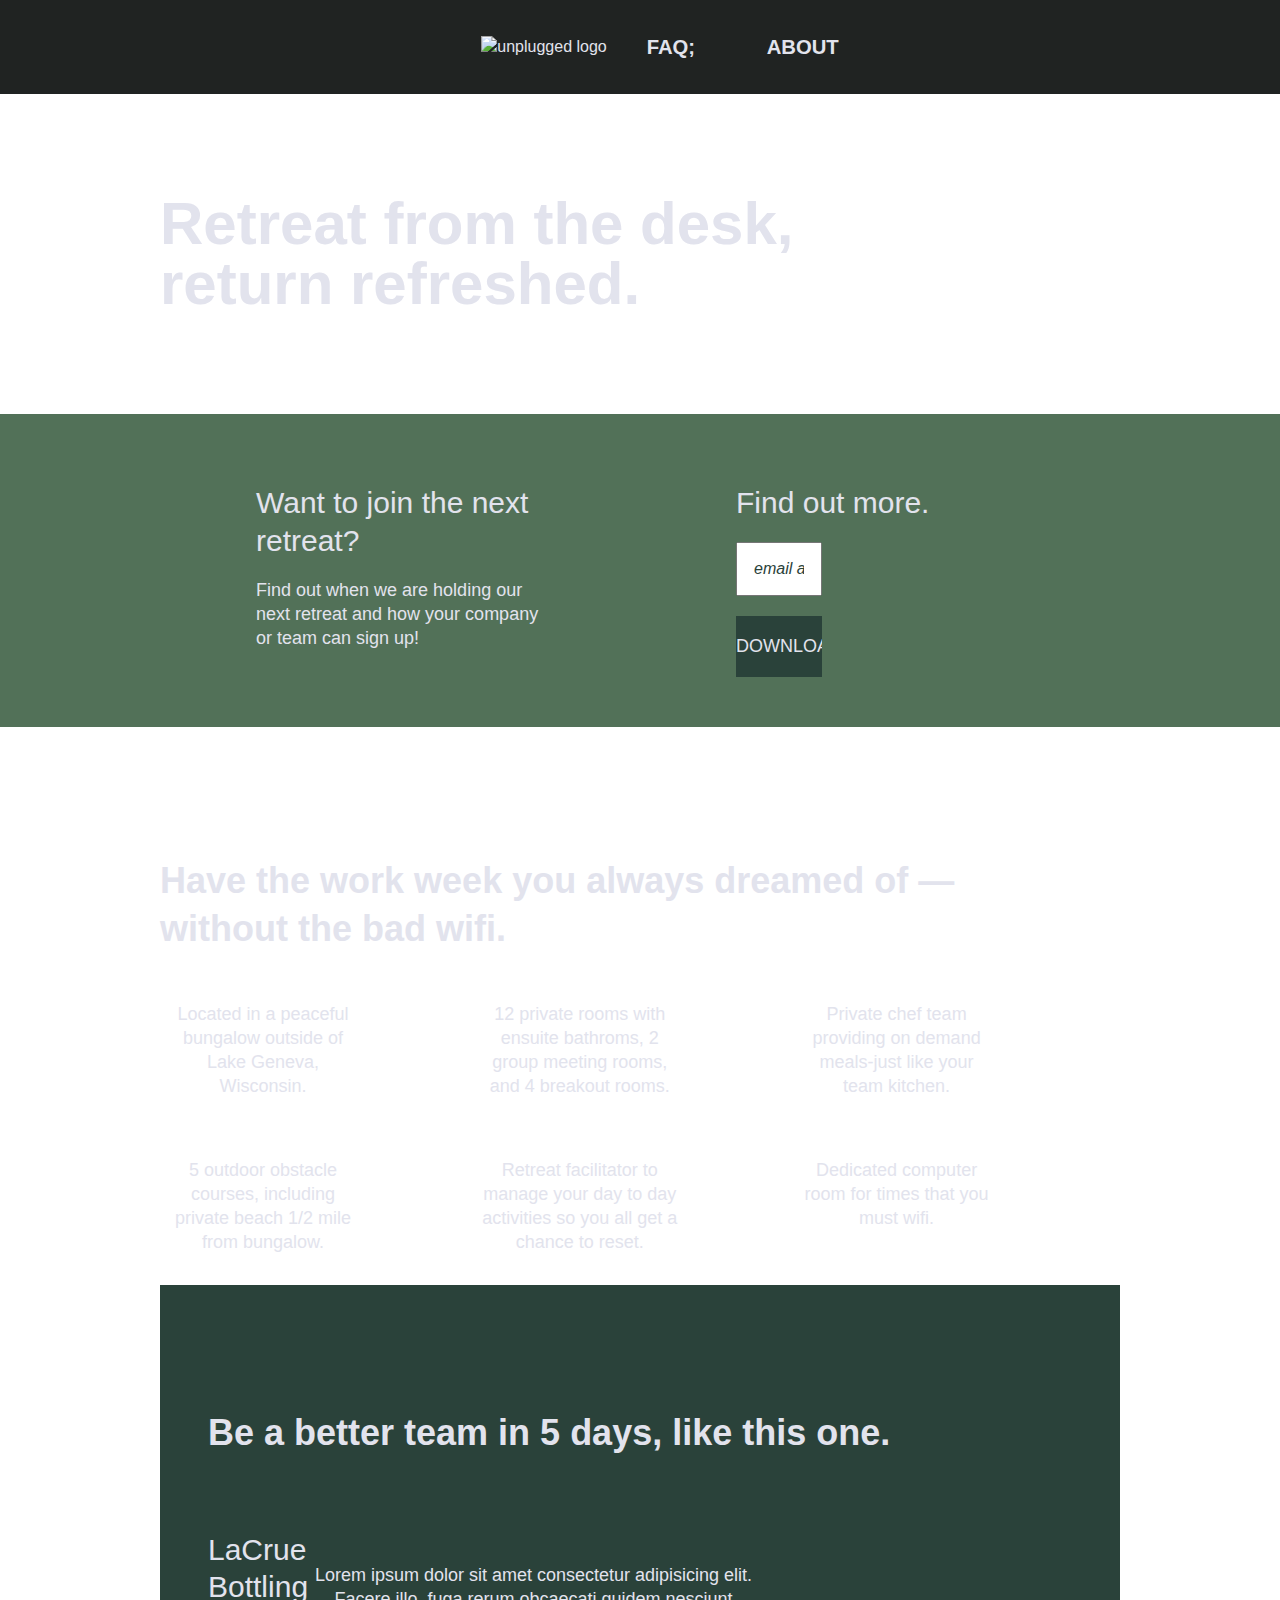
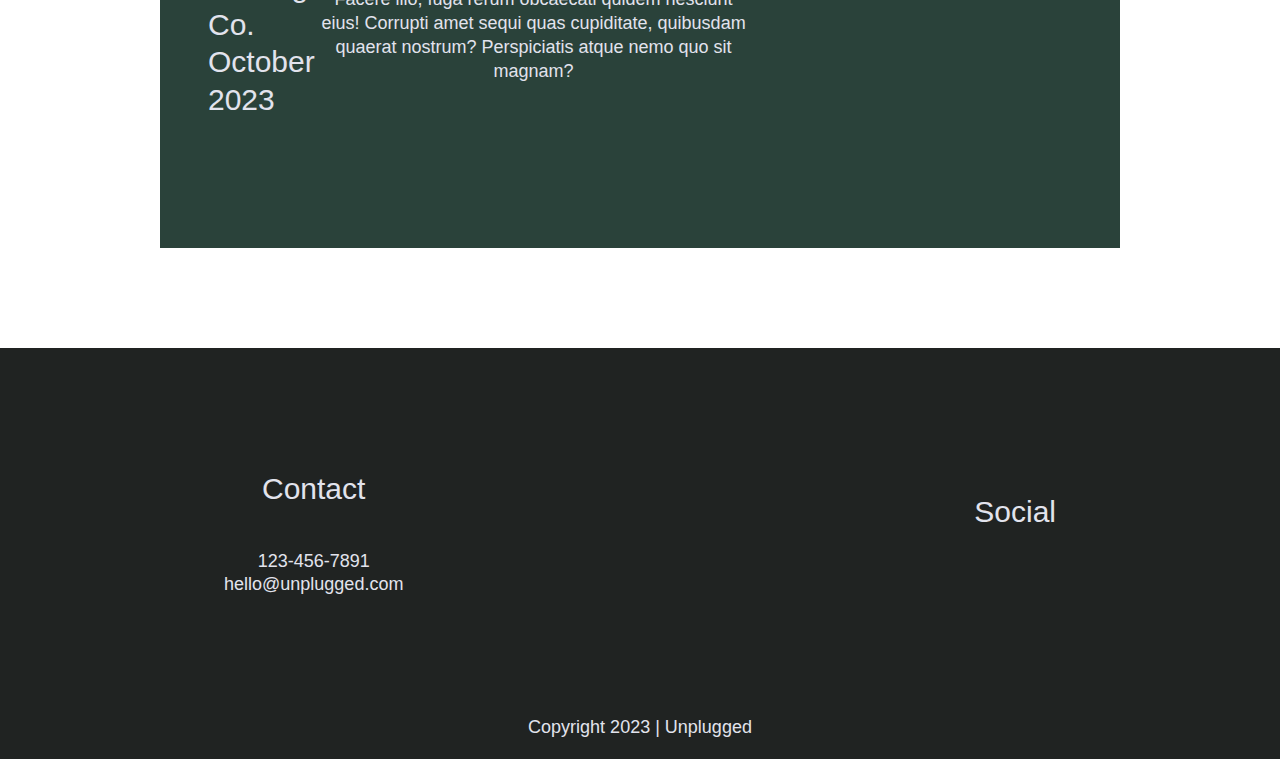
==== index.html @ 3d381de6 "first commit" ====
<!doctype html>
<html class="no-js" lang="">
<head>
  <meta charset="utf-8">
  <title>Unplugged Retreat</title>
  <meta name="description" content="">
  <meta name="viewport" content="width=device-width, initial-scale=1">

  <meta property="og:title" content="">
  <meta property="og:type" content="">
  <meta property="og:url" content="">
  <meta property="og:image" content="">

  <link rel="manifest" href="site.webmanifest">
  <link rel="apple-touch-icon" href="icon.png">
  <!-- Place favicon.ico in the roosrct directory -->

  <link rel="stylesheet" href="css/normalize.css">
  <link rel="stylesheet" href="css/main.css">

  <meta name="theme-color" content="#fafafa">
</head>
<body>
<header>
  <div class="content-wrapper">
    <a href="#"><img src="" alt="unplugged logo"></a>
  <div class="header-divider"></div>
    <nav>
      <ul>
        <li><a href="faq/index.html" target="_blank" rel="noopener">FAQ</a>;</li>
        <li><a href="about/index.html" target="_blank" rel="noopener">About</a></li>
      </ul>
    </nav>
  </div>
</header>

<main>

  <section class="hero-area">
    <div class="content-wrapper">
    <h1> Retreat from the desk, return refreshed.</h1>
    </div>
    </section>

  <aside>
    <div class="content-wrapper">
    <div class="form-description">
      <h3>Want to join the next retreat? </h3>

    <p> Find out when we are holding our next retreat and how your company
      or team can sign up!
     </p>
      </div>

      <div class="form">

      <h3>Find out more. </h3>
      <div class="form">
       <input type="text" name="name" value="email address">
      <input type="button" value="Download Itinerary">
    </div>
    </div>
 
  </div>
  <!--aside content wrapper ends-->
  </aside>

<section class="features">
  <div class="content-wrapper">
    <h2>Have the work week you always dreamed of — without the bad wifi.</h2>
      <div class="features-items">
    <article>
      <p class="fontawesome-icon"></p>
      <p class="features-item-description"> Located in a peaceful bungalow outside of 
        Lake Geneva, Wisconsin. </p>
    </article>

    <article>
      <p class="fontawesome-icon"></p>
      <p class="features-item-description"> 12 private rooms with ensuite 
        bathroms, 2 group meeting rooms, and 4 breakout rooms.</p>
    </article>

    <article>
      <p class="fontawesome-icon"></p>
      <p class="features-item-description">Private chef team providing on demand meals-just like 
        your team kitchen. </p>
    </article>
  

    <article>
      <p class="fontawesome-icon"></p>
      <p class="features-item-description"> 5 outdoor obstacle courses, including
        private beach 1/2 mile from bungalow.</p>
    </article>
    
    <article>
      <p class="happy-face-icon"></p>
      <p class="features-item-description">Retreat facilitator to manage
        your day to day activities so you all get a chance to reset. </p>
    </article>
  
    <article>
      <p class="wifi-icon"></p>
      <p class="features-item-description"> Dedicated computer room for times that you must wifi.</p>
    </article>
    
    <section class="reviews">
      <div class="content-wrapper">
        <h2> Be a better team in 5 days, like this one.</h2>
        <article>
        <h3>LaCrue Bottling Co. October 2023</h3>
        <p class="review-description"></p>
        
        <p>Lorem ipsum dolor sit amet consectetur 
          adipisicing elit. Facere illo, fuga rerum 
          obcaecati quidem nesciunt eius! Corrupti 
          amet sequi quas cupiditate, quibusdam quaerat nostrum? 
          Perspiciatis atque nemo quo sit magnam?</p>

    </article>      
        </div>
    </section>


    <!--Add your Features content here-->
  </div>
</section>

</main> 
<!--main wrapper-->

<footer>
    <div class="content-wrapper">
      <div class="footer-content">
        <div class="contact">
          <h4>Contact </h4>
          <address>
            <p>
              123-456-7891 <br> 
              hello@unplugged.com
            </p>
          </address>
        </div>
        <div class="social">
          <h4>Social</h4>
          <div class="social-icons">
            <p> <a href="https://www.facebook.com/yoursite" target="_blank" rel="noopener"></a></p>
         <!--other social links here-->
          </div>
      </div>
    </div>
     <!--footer content ends-->
    </div>
      <!--footer content wrapper ends-->
      <div class="copyright">
        <p>Copyright 2023 | Unplugged</p>
      </div>
</footer>


  <!-- Add your site or application content here -->
  
  <script src="js/vendor/modernizr-3.11.2.min.js"></script>
  <script src="js/plugins.js"></script>
  <script src="js/main.js"></script>

  <!-- Google Analytics: change UA-XXXXX-Y to be your site's ID. -->
  <script>
    window.ga = function () { ga.q.push(arguments) }; ga.q = []; ga.l = +new Date;
    ga('create', 'UA-XXXXX-Y', 'auto'); ga('set', 'anonymizeIp', true); ga('set', 'transport', 'beacon'); ga('send', 'pageview')
  </script>
  <script src="https://www.google-analytics.com/analytics.js" async></script>

  

</html>
---- css/main.css ----
/*! HTML5 Boilerplate v8.0.0 | MIT License | https://html5boilerplate.com/ */

/* main.css 2.1.0 | MIT License | https://github.com/h5bp/main.css#readme */
/*
 * What follows is the result of much research on cross-browser styling.
 * Credit left inline and big thanks to Nicolas Gallagher, Jonathan Neal,
 * Kroc Camen, and the H5BP dev community and team.
 */

/* ==========================================================================
   Base styles: opinionated defaults
   ========================================================================== */

html {
  color: #222;
  font-size: 1em;
  line-height: 1.4;
}

/*
 * Remove text-shadow in selection highlight:
 * https://twitter.com/miketaylr/status/12228805301
 *
 * Vendor-prefixed and regular ::selection selectors cannot be combined:
 * https://stackoverflow.com/a/16982510/7133471
 *
 * Customize the background color to match your design.
 */

::-moz-selection {
  background: #b3d4fc;
  text-shadow: none;
}

::selection {
  background: #b3d4fc;
  text-shadow: none;
}

/*
 * A better looking default horizontal rule
 */

hr {
  display: block;
  height: 1px;
  border: 0;
  border-top: 1px solid #ccc;
  margin: 1em 0;
  padding: 0;
}

/*
 * Remove the gap between audio, canvas, iframes,
 * images, videos and the bottom of their containers:
 * https://github.com/h5bp/html5-boilerplate/issues/440
 */

audio,
canvas,
iframe,
img,
svg,
video {
  vertical-align: middle;
}

/*
 * Remove default fieldset styles.
 */

fieldset {
  border: 0;
  margin: 0;
  padding: 0;
}

/*
 * Allow only vertical resizing of textareas.
 */

textarea {
  resize: vertical;
}

/* ==========================================================================
   Author's custom styles
   ========================================================================== */

/*General Styles */
html {
  font-size: 1rem;
}

body {
  font-family: 'Open Sans', sans-serif;
  font-size: 1em;
  color: #e2e3ed;
  text-align: left;
}

ul,
ol {
  list-style-type: none;
}

a {
  color: #e2e3ed;
  text-decoration: none;
}
h2 {
  font-family: 'Poppins', sans-serif;
  font-size: 1.875em;
}
h3,
h4 {
  font-family: 'Poppins', sans-serif;
  font-weight: 500;
  margin: 20px 0;
  font-size: 1.125em;
}

p {
  font-size: 0.875em;
  line-height: 1.285;
}


address {
  font-style: normal;
}

.content-wrapper {
  width: 90%;
  margin: 50px 0;
}

/* -------------Base Header-Footer Styles ---------*/

header {
  display: flex;
  justify-content: center;
  padding: 15px 0;        
  background-color: #202322;
}

header .content-wrapper {
  display: flex;
  justify-content: center;
  align-items: center;
  flex-flow: row wrap;
  margin: 0;
}

.header-divider {
  width: 100%;
  height: 1px;
  margin: 10px 0 20px 0;
}

header nav {
  width: 60%;
  font-size: 1.125em;
  font-weight: 700;
  text-transform: uppercase;
}

header nav ul {
  display: flex;
  justify-content: space-around;
  width: 100%;
}

header nav ul li {
  font-size: 1.125em;
}


footer {
  display: flex;
  flex-direction: column;
  align-items: center;
  text-align: center;
  background-color: #202322;
}

footer p {
  margin: 0;
}

footer .content-wrapper {
  width: 55%;
}

footer .contact {
  margin-bottom: 50px;
}

footer .social-icons {
  display: flex;
  justify-content: space-around;
  align-items: center;
}
footer .social-icons p {
  display: flex;
  justify-content: center;
  align-items: center;
}
footer .copyright {
  margin: 20px 0;
}

/* -------------------- Mobile Styles - Homepage -------------------- */

/* Hero Area */

.hero-area {
  display: flex;
  justify-content: center;
}

/* Aside */

aside {
  background-color: #527158;
  display: flex;
  justify-content: center;
}
aside .form {
  margin-top: 30px;
}

input[type=text] {
  box-sizing: border-box;
  width: 100%;
  color: #2a423a;
  font-style: italic;
  padding: 1em;
}

input[type=button] {
  width: 100%;
  padding: 20px 0;
  margin-top: 20px;
  background-color: #2a423a;
  font-family: 'Poppins', Helvetica, Arial, sans-serif;
  font-weight: 500;
  font-size: 1.125em;
  color: #e2e3ed;
  border: none;
  text-align: center;
  text-transform: uppercase;
}

/* Features */

.features {
  display: flex;
  justify-content: center;
}

.features h2 {
  margin-bottom: 60px;
}
.features article {
  width: 63%;
  margin: 30px 0;
}

.features .features-items {
  display: flex;
  justify-content: center;
  align-items: flex-start;
  flex-flow: row wrap;
}
.features p {
  text-align: center;
  margin: 0;
}

/* Reviews */

.reviews {
  background-color: #2a423a;
  display: flex;
  justify-content: center;
}
.reviews h2 {
  margin-bottom: 40px;
  line-height: 1;
}
.reviews h3 {
  width: 55%;
  margin: 20px 0;
}

/* ==========================================================================
   About Page
   ========================================================================== */

.mission {
  background-color: #527158;
  display: flex;
  justify-content: center;
}

.contact-section {
  background-color:#2a423a;
  display: flex;
  justify-content: center;
}

.contact-content p {
  margin: 0;
}
/*============================================================================
FAQ 
============================================================================== */

.faq {
  background-color: #527158;
  display: flex;
  justify-content: center;
}

.faq .content-wrapper {
  display: flex;
  justify-content: center;
  align-items: flex-start;
  flex-flow: row wrap;
  margin: 50px 0 0 0;
}
.faq h2{
  margin-bottom: 40px;
  line-height: 1;

}

.faq-content {
  margin-bottom: 50px;
}
.faq-content h4 {
line-height: 1.33;

}

/* ==========================================================================
   Helper classes
   ========================================================================== */

/*
 * Hide visually and from screen readers
 */

.hidden,
[hidden] {
  display: none !important;
}

/*
 * Hide only visually, but have it available for screen readers:
 * https://snook.ca/archives/html_and_css/hiding-content-for-accessibility
 *
 * 1. For long content, line feeds are not interpreted as spaces and small width
 *    causes content to wrap 1 word per line:
 *    https://medium.com/@jessebeach/beware-smushed-off-screen-accessible-text-5952a4c2cbfe
 */

.sr-only {
  border: 0;
  clip: rect(0, 0, 0, 0);
  height: 1px;
  margin: -1px;
  overflow: hidden;
  padding: 0;
  position: absolute;
  white-space: nowrap;
  width: 1px;
  /* 1 */
}

/*
 * Extends the .sr-only class to allow the element
 * to be focusable when navigated to via the keyboard:
 * https://www.drupal.org/node/897638
 */

.sr-only.focusable:active,
.sr-only.focusable:focus {
  clip: auto;
  height: auto;
  margin: 0;
  overflow: visible;
  position: static;
  white-space: inherit;
  width: auto;
}

/*
 * Hide visually and from screen readers, but maintain layout
 */

.invisible {
  visibility: hidden;
}

/*
 * Clearfix: contain floats
 *
 * For modern browsers
 * 1. The space content is one way to avoid an Opera bug when the
 *    `contenteditable` attribute is included anywhere else in the document.
 *    Otherwise it causes space to appear at the top and bottom of elements
 *    that receive the `clearfix` class.
 * 2. The use of `table` rather than `block` is only necessary if using
 *    `:before` to contain the top-margins of child elements.
 */

.clearfix::before,
.clearfix::after {
  content: " ";
  display: table;
}

.clearfix::after {
  clear: both;
}

/* ==========================================================================
   EXAMPLE Media Queries for Responsive Design.
   These examples override the primary ('mobile first') styles.
   Modify as content requires.
   ========================================================================== */

@media only screen and (min-width: 768px) {
  /*Tablet styles here*/
  .content-wrapper {
    max-width: 640px;
    margin: 100px 0;
  }

  h2 {
    font-size: 2.25em;
    line-height: 1.333;
  }

  h3 {
    font-size: 1.5em;
    line-height: 1.25;
  }

  /*Header*/
  header {
    padding: 33px 0;
  }

  header.content-wrapper {
    width: 100%;
    justify-content: space-between;
  }
header figure {
    width: 30%;
  }

  header nav {
    width: 20%;
  }

  header nav ul {
    justify-content: space-between;
  }

  .header-divider {
    display: none;
  }

  /* Hero Area*/
  .hero-area h1 {
    font-size: 3em;
    line-height: 1;
    margin: 0;
  }

  /* Aside */

  aside .content-wrapper {
    margin: 50px 0;
    display: flex;
    justify-content: space-between;
    align-content: flex-start;
  }

  aside .content-wrapper .form-description,
  aside .content-wrapper .form {
    width: 45%;
    margin: 0;
  }

  /*Features*/

  .features h2 {
    margin-bottom: 20px;
  }

  .features article {
    display: flex;
    align-items: center;
    flex-wrap: column wrap;
    flex-basis: 50%;
  }

  .features .features-item-description {
    width: 62%;
  }
  /* Reviews*/
    
  .reviews article {
    display: flex;
    justify-content: space-between;
  }
  .reviews h2 {
    width: 85%;
  }

  .reviews article div {
    width: 50%;
  }
  .reviews h3{
    width: 75%;
    margin: 0;
  }

  /*Footer*/
  footer .content-wrapper {
    width: 65%;
  }
  .footer-content {
    display: flex;
    justify-content: space-between;
    align-items: center;
    flex-direction: row;
  }

  footer .contact {
    margin-bottom: 0;
  }

  footer h4 {
    font-size: 1.5em;
    margin-bottom: 40px;
  }

  footer p {
    line-height: 1.285;
  }

  footer .copyright {
    width: 100%;
  }

  /* ==========================================================================
     About Page
     ========================================================================== */

  .mission-content {
    display: flex;
    justify-content: space-between;
    align-items: flex-start;
    padding-top: 20px;
  }

  .mission-content p {
    width: 45%;
  }

  .contact-section .content-wrapper h2 {
    width: 80%;
  }

  .contact-content {
    display: flex;
    justify-content: space-between;
    align-items: flex-start;
  }
  .contact-content h4{
    font-size: 1.5em;
  }

  /* ==========================================================================
     FAQ Page
     ========================================================================== */

  .faq .content-wrapper {
    justify-content: space-between;
  }

  .faq-content {
    flex-basis: 45%;
  }

  .faq h2 {
    width: 100%;
  }
}
.faq h2 {
  width: 100%;
}

.faq h4,
.faq p {
  font-size: .875em;
  line-height: 1.125;
}
aside .form {
  margin-top: 30px;
}

@media only screen and (min-width: 1200px) {
  /*Desktop styles here*/

  /* General styles */
  .content-wrapper {
    max-width: 960px;
  }

  /* Header */
  header {
    padding: 15px 0;
  }

  h2 {
    font-size: 2.25em;
  }

  h3,
  h4 {
    font-size: 1.875em;
  }

  p {
    font-size: 1.125em;
    line-height: 1.333;
  }


  /* Hero */
  .hero-area h1 {
    font-size: 3.75em;
    width: 80%;
  }

  /* Aside */
  aside .content-wrapper {
    justify-content: space-around;
  }

  aside .content-wrapper .form-description,
  aside .content-wrapper .form {
    width: 30%;
  }
  .form-description p {
    font-size: 1.125em;
  }

  /* Features */

  .features h2 {
    width: 90%;
  }

  .features article {
    flex-basis: 33%;
  }

  /* Reviews */
  .reviews h2 {
    padding-bottom: 50px;
  }

  .reviews article div {
    width: 42%;
  }

  footer h4 {
    font-size: 1.875em;
  }

  /* ==========================================================================
  About Page
  ========================================================================== */

  .mission h2,
  .contact-section .content-wrapper h2 {
    width: 95%;
    font-size: 3em;
  }
  .contact-content h4{
  font-size: 1.875em;
  }

  /* ==========================================================================
  FAQ Page
  ========================================================================== */
  .faq h2 {
    width: 100%;
    font-size: 3em;
  }
  .faq h4, 
  .faq p{
    font-size: 1.125em;
    line-height: 1;
  }
}

/* ==========================================================================
   Print styles.
   Inlined to avoid the additional HTTP request:
   https://www.phpied.com/delay-loading-your-print-css/
   ========================================================================== */

@media print {
  *,
  *::before,
  *::after {
    background: #fff !important;
    color: #000 !important;
    /* Black prints faster */
    box-shadow: none !important;
    text-shadow: none !important;
  }

  a,
  a:visited {
    text-decoration: underline;
  }

  a[href]::after {
    content: " (" attr(href) ")";
  }

  abbr[title]::after {
    content: " (" attr(title) ")";
  }

  /*
   * Don't show links that are fragment identifiers,
   * or use the `javascript:` pseudo protocol
   */
  a[href^="#"]::after,
  a[href^="javascript:"]::after {
    content: "";
  }

  pre {
    white-space: pre-wrap !important;
  }

  pre,
  blockquote {
    border: 1px solid #999;
    page-break-inside: avoid;
  }

  /*
   * Printing Tables:
   * https://web.archive.org/web/20180815150934/http://css-discuss.incutio.com/wiki/Printing_Tables
   */
  thead {
    display: table-header-group;
  }

  tr,
  img {
    page-break-inside: avoid;
  }

  p,
  h2,
  h3 {
    orphans: 3;
    widows: 3;
  }

  h2,
  h3 {
    page-break-after: avoid;
  }
}
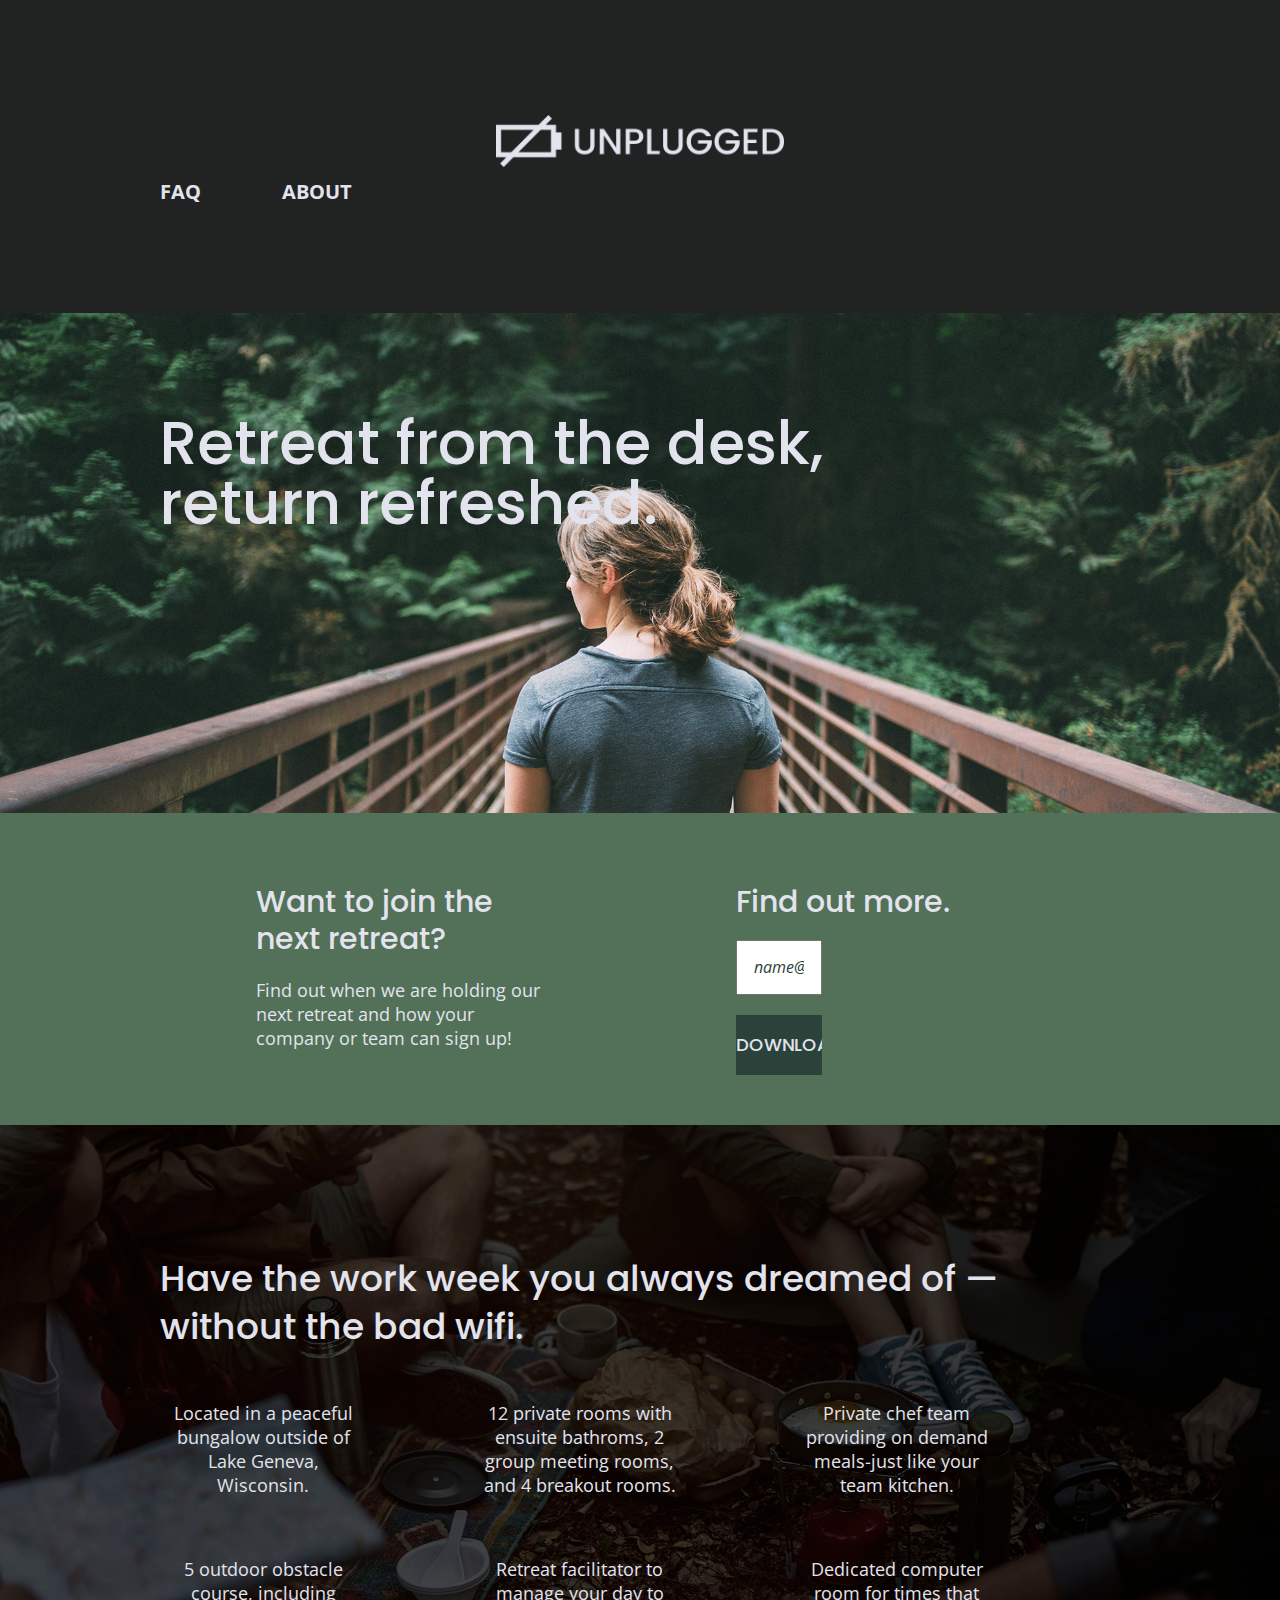
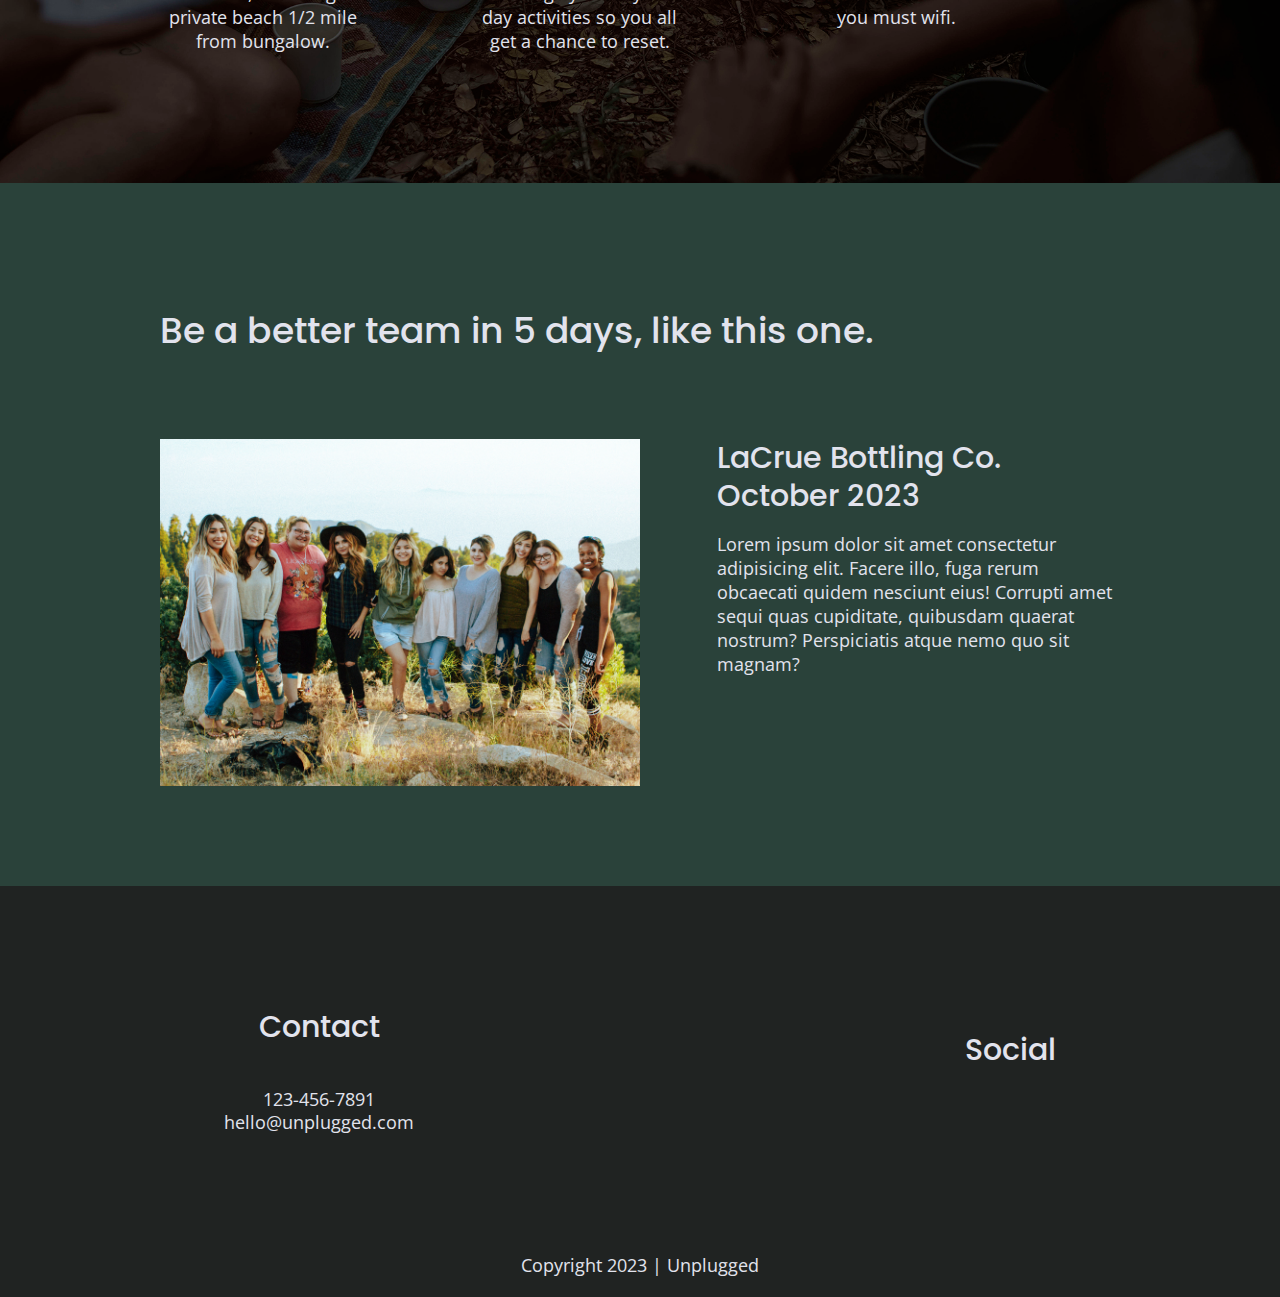
==== commit d3c1c6f9: ""Add responsive images"" ====
--- a/index.html
+++ b/index.html
@@ -6,29 +6,26 @@
   <meta name="description" content="">
   <meta name="viewport" content="width=device-width, initial-scale=1">
 
-  <meta property="og:title" content="">
-  <meta property="og:type" content="">
-  <meta property="og:url" content="">
-  <meta property="og:image" content="">
-
   <link rel="manifest" href="site.webmanifest">
   <link rel="apple-touch-icon" href="icon.png">
   <!-- Place favicon.ico in the roosrct directory -->
-
+  <!-- Google Fonts-->
+  <link href="https://fonts.googleapis.com/css?family=Open+Sans:400,700|Poppins:500,700" rel="stylesheet">
   <link rel="stylesheet" href="css/normalize.css">
   <link rel="stylesheet" href="css/main.css">
+</head>
 
-  <meta name="theme-color" content="#fafafa">
-</head>
 <body>
 <header>
   <div class="content-wrapper">
-    <a href="#"><img src="" alt="unplugged logo"></a>
-  <div class="header-divider"></div>
+    <figure>
+    <a href="#"><img src="img/unpluggedlogo.png" alt="unplugged logo"></a>
+    </figure>
+    <div class="header-divider">
     <nav>
       <ul>
-        <li><a href="faq/index.html" target="_blank" rel="noopener">FAQ</a>;</li>
-        <li><a href="about/index.html" target="_blank" rel="noopener">About</a></li>
+        <li><a href="faq/index.html"> FAQ</a></li>
+        <li><a href="about/index.html"> About</a></li>
       </ul>
     </nav>
   </div>
@@ -53,10 +50,10 @@
       </div>
 
       <div class="form">
+      <h3>Find out more. </h3>
 
-      <h3>Find out more. </h3>
       <div class="form">
-       <input type="text" name="name" value="email address">
+       <input type="text" name="name" value="name@email.com">
       <input type="button" value="Download Itinerary">
     </div>
     </div>
@@ -90,25 +87,34 @@
 
     <article>
       <p class="fontawesome-icon"></p>
-      <p class="features-item-description"> 5 outdoor obstacle courses, including
+      <p class="features-item-description"> 5 outdoor obstacle course, including
         private beach 1/2 mile from bungalow.</p>
     </article>
     
     <article>
       <p class="happy-face-icon"></p>
       <p class="features-item-description">Retreat facilitator to manage
-        your day to day activities so you all get a chance to reset. </p>
+        your day to day activities so you all get a chance to reset.
+       </p>
     </article>
   
     <article>
       <p class="wifi-icon"></p>
-      <p class="features-item-description"> Dedicated computer room for times that you must wifi.</p>
+      <p class="features-item-description"> Dedicated computer room for times that you must wifi.
+      </p>
     </article>
+   </div>
+</div>
+</section>
     
     <section class="reviews">
       <div class="content-wrapper">
         <h2> Be a better team in 5 days, like this one.</h2>
-        <article>
+      <article>
+        <figure>
+          <img src="img/unplugged-retreat-lacrue.jpg" alt="Group of happy people at an outdoor retreat.">
+          </figure>
+          <div>
         <h3>LaCrue Bottling Co. October 2023</h3>
         <p class="review-description"></p>
         
@@ -116,17 +122,13 @@
           adipisicing elit. Facere illo, fuga rerum 
           obcaecati quidem nesciunt eius! Corrupti 
           amet sequi quas cupiditate, quibusdam quaerat nostrum? 
-          Perspiciatis atque nemo quo sit magnam?</p>
-
+          Perspiciatis atque nemo quo sit magnam?
+        </p>
+      </div>
     </article>      
-        </div>
-    </section>
-
-
-    <!--Add your Features content here-->
   </div>
 </section>
-
+    
 </main> 
 <!--main wrapper-->
 
@@ -145,8 +147,15 @@
         <div class="social">
           <h4>Social</h4>
           <div class="social-icons">
-            <p> <a href="https://www.facebook.com/yoursite" target="_blank" rel="noopener"></a></p>
-         <!--other social links here-->
+           <p>
+              <a href="https://www.facebook.com/Skillcrush/" target="_blank"></a>
+            </p>
+            <p>
+              <a href="https://twitter.com/Skillcrush" target="_blank"></a>
+            </p>
+            <p>
+              <a href="https://www.instagram.com/skillcrush/" target="_blank"></a>
+            </p>
           </div>
       </div>
     </div>
--- a/css/main.css
+++ b/css/main.css
@@ -82,6 +82,12 @@
 textarea {
   resize: vertical;
 }
+.browserupgrade {
+  margin: 0.2em 0;
+  background: #ccc;
+  color: #000;
+  padding: 0.2em 0;
+}
 
 /* ==========================================================================
    Author's custom styles
@@ -91,6 +97,7 @@
 html {
   font-size: 1rem;
 }
+
 
 body {
   font-family: 'Open Sans', sans-serif;
@@ -102,14 +109,18 @@
 ul,
 ol {
   list-style-type: none;
+  margin: 0;
+  padding: 0;
 }
 
 a {
   color: #e2e3ed;
   text-decoration: none;
 }
+
 h2 {
   font-family: 'Poppins', sans-serif;
+  font-weight: 500;
   font-size: 1.875em;
 }
 h3,
@@ -124,16 +135,24 @@
   font-size: 0.875em;
   line-height: 1.285;
 }
+img {
+  width: 100%;
+}
+figure{
+  margin: 0;
+}
 
 
 address {
   font-style: normal;
 }
-
 .content-wrapper {
   width: 90%;
-  margin: 50px 0;
-}
+  margin:50px 0;
+  }
+  
+
+
 
 /* -------------Base Header-Footer Styles ---------*/
 
@@ -149,7 +168,11 @@
   justify-content: center;
   align-items: center;
   flex-flow: row wrap;
-  margin: 0;
+ 
+}
+
+header figure{
+  width: 60%;
 }
 
 .header-divider {
@@ -215,8 +238,25 @@
 /* Hero Area */
 
 .hero-area {
-  display: flex;
-  justify-content: center;
+  background: url(../img/unplugged-retreat.jpg);
+  background-size: cover;
+  background-position: center;
+  min-height: 500px;
+  display: flex;
+  justify-content: center;
+}
+.hero-area h1{
+  font-size: 2.25em;
+  font-family: 'Poppins', Helvetica, Arial, sans-serif;
+  font-weight: 500;
+  line-height: 1.2;
+}
+figure {
+width: 500px;
+}
+ul,
+ol {
+  margin: 0;
 }
 
 /* Aside */
@@ -226,9 +266,7 @@
   display: flex;
   justify-content: center;
 }
-aside .form {
-  margin-top: 30px;
-}
+
 
 input[type=text] {
   box-sizing: border-box;
@@ -251,10 +289,38 @@
   text-align: center;
   text-transform: uppercase;
 }
+aside .form {
+  margin-top: 30px;
+}
+input[type=text] {
+  box-sizing: border-box;
+  width: 100%;
+  color: #2a423a;
+  font-style: italic;
+  padding: 1em;
+}
+
+input[type=button] {
+  width: 100%;
+  padding: 20px 0;
+  margin-top: 20px;
+  background-color: #2a423a;
+  font-family: 'Poppins', Helvetica, Arial, sans-serif;
+  font-weight: 500;
+  font-size: 1.125em;
+  color: #e2e3ed;
+  border: none;
+  text-align: center;
+  text-transform: uppercase;
+}
+
 
 /* Features */
 
 .features {
+  background: url(../img/unplugged-retreat-features.jpg);
+  background-size: cover;
+  background-position: center;
   display: flex;
   justify-content: center;
 }
@@ -340,7 +406,7 @@
   margin-bottom: 50px;
 }
 .faq-content h4 {
-line-height: 1.33;
+line-height: 1.333;
 
 }
 
@@ -470,9 +536,7 @@
     justify-content: space-between;
   }
 
-  .header-divider {
-    display: none;
-  }
+  
 
   /* Hero Area*/
   .hero-area h1 {
@@ -492,7 +556,7 @@
 
   aside .content-wrapper .form-description,
   aside .content-wrapper .form {
-    width: 45%;
+    width: 40%;
     margin: 0;
   }
 
@@ -522,8 +586,9 @@
     width: 85%;
   }
 
+  .reviews article figure,
   .reviews article div {
-    width: 50%;
+     width: 50%;
   }
   .reviews h3{
     width: 75%;
@@ -601,10 +666,6 @@
   .faq h2 {
     width: 100%;
   }
-}
-.faq h2 {
-  width: 100%;
-}
 
 .faq h4,
 .faq p {
@@ -614,6 +675,7 @@
 aside .form {
   margin-top: 30px;
 }
+}
 
 @media only screen and (min-width: 1200px) {
   /*Desktop styles here*/
@@ -694,6 +756,7 @@
     width: 95%;
     font-size: 3em;
   }
+
   .contact-content h4{
   font-size: 1.875em;
   }
@@ -706,7 +769,7 @@
     font-size: 3em;
   }
   .faq h4, 
-  .faq p{
+  .faq p {
     font-size: 1.125em;
     line-height: 1;
   }
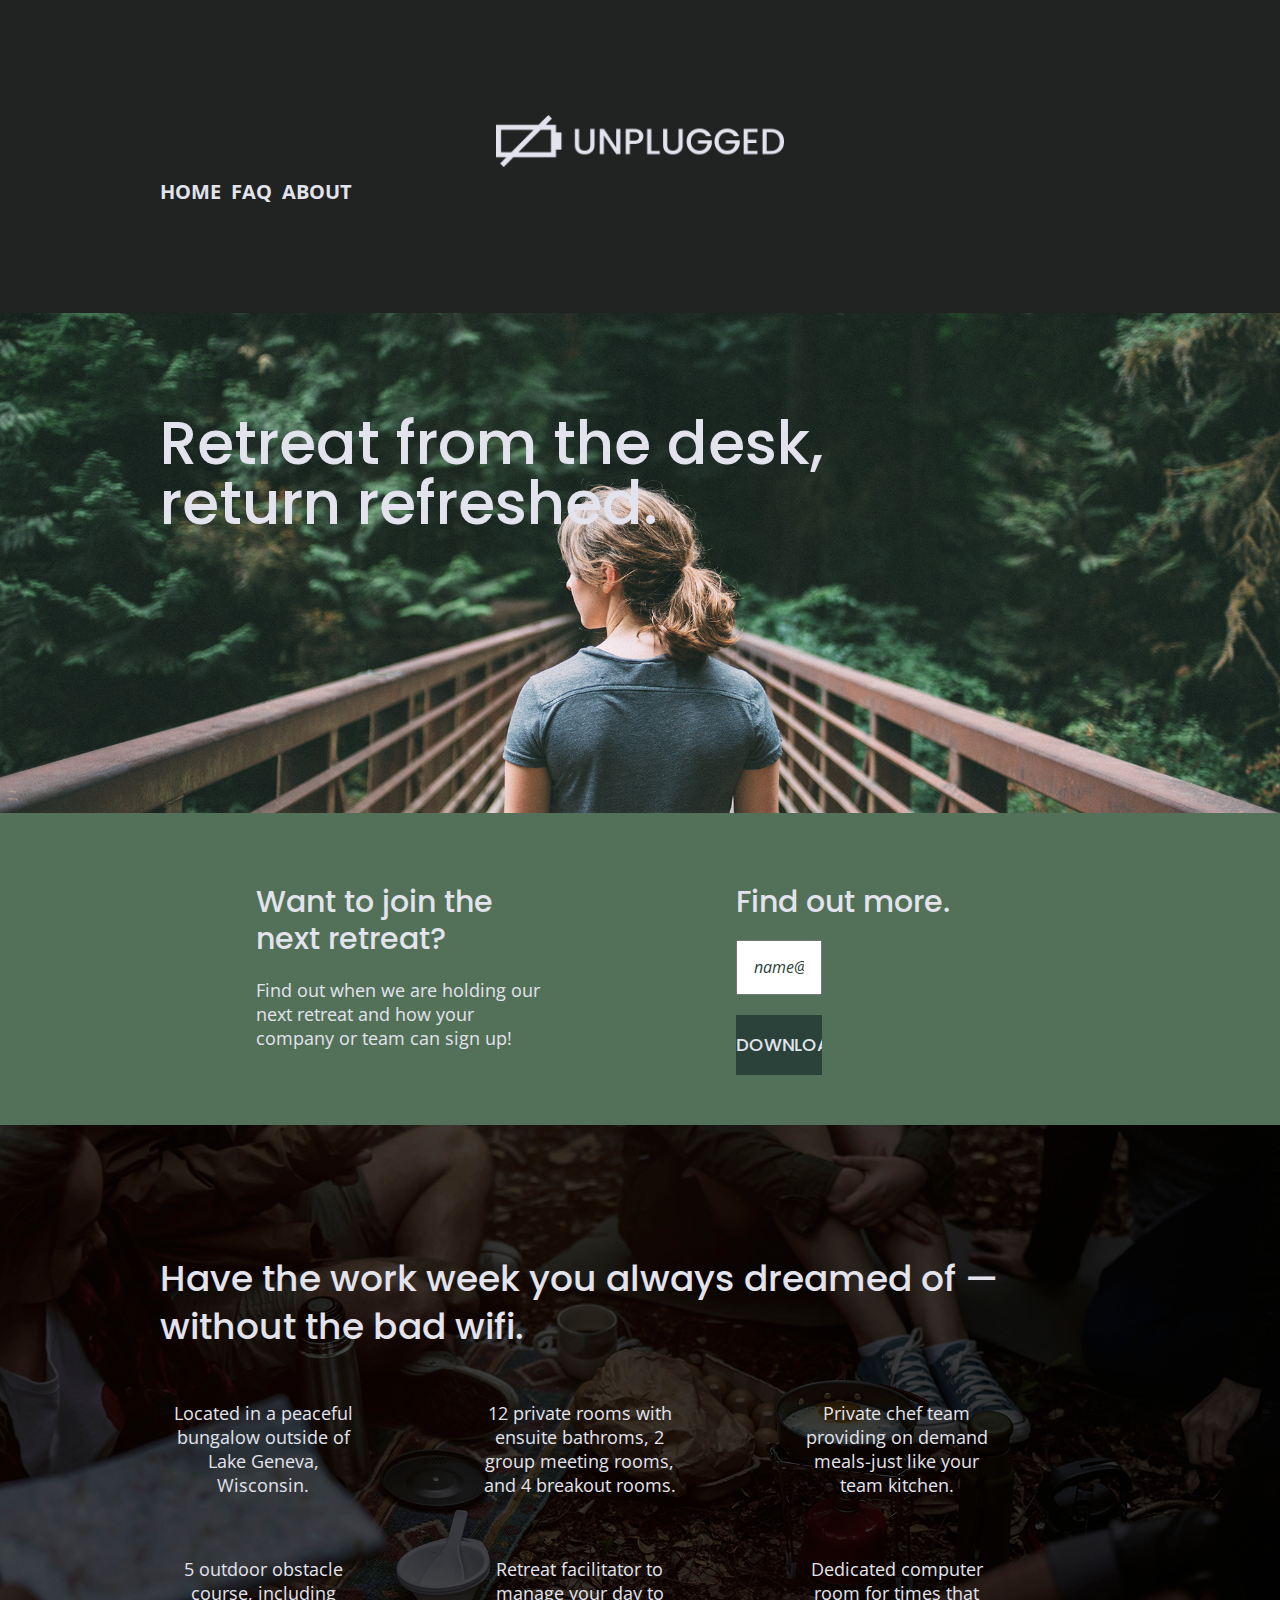
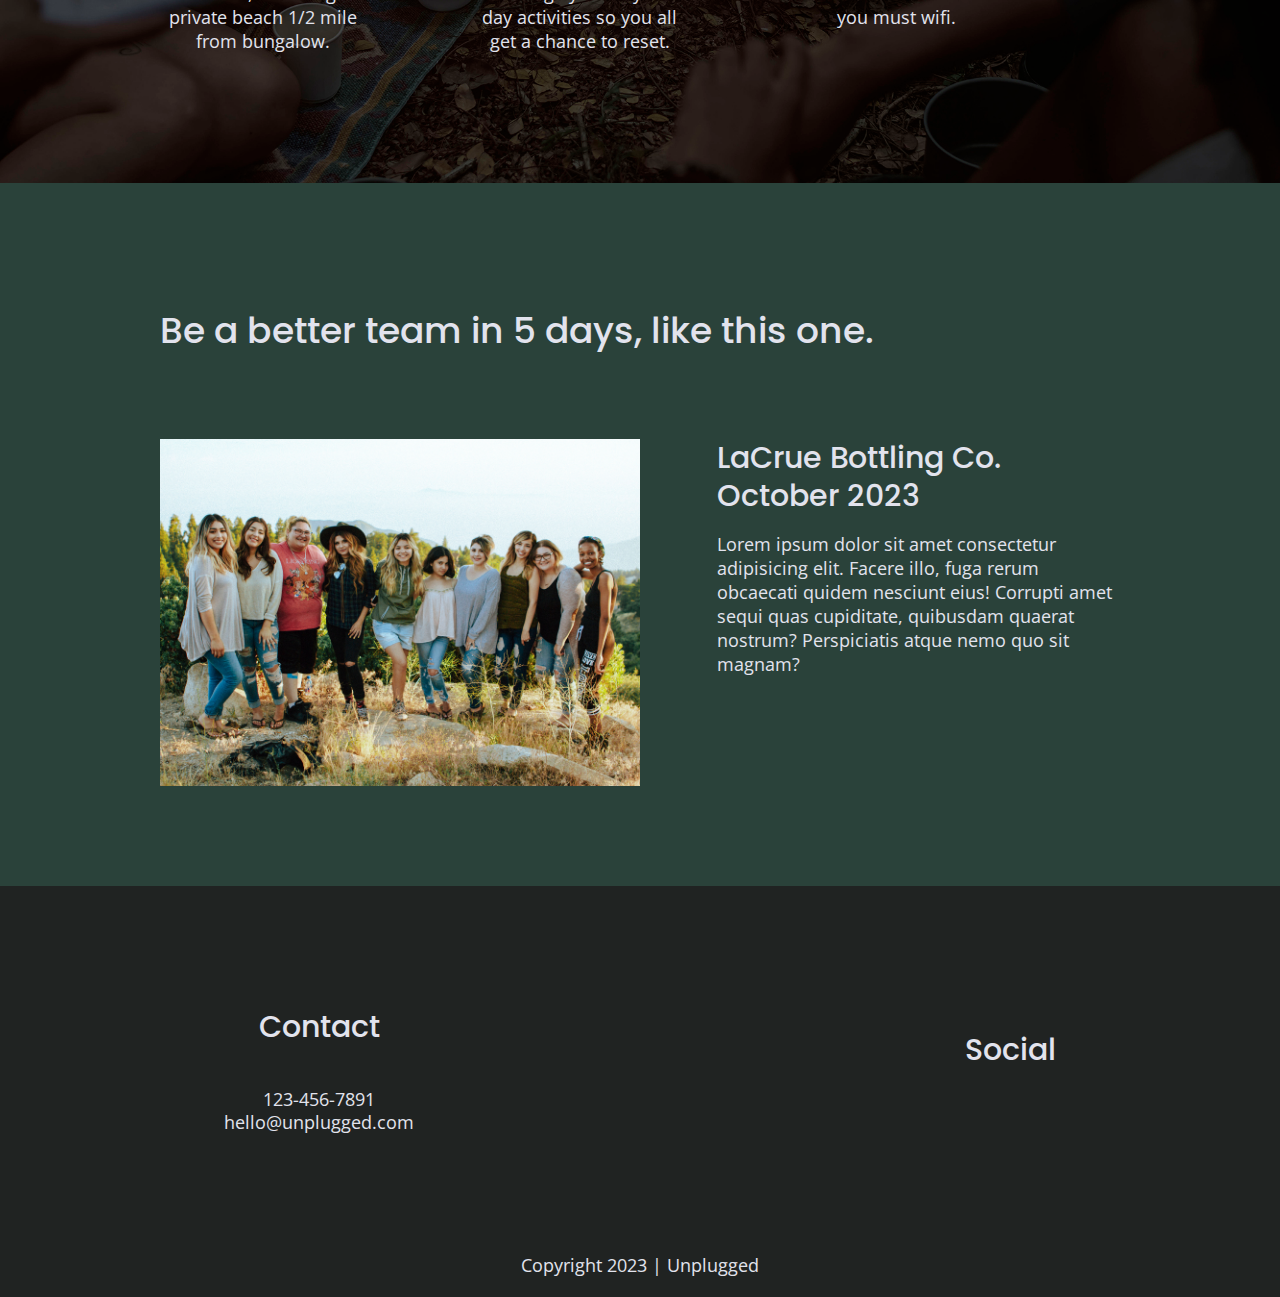
==== commit c4fea2e5: "Updated index files" ====
--- a/index.html
+++ b/index.html
@@ -24,8 +24,9 @@
     <div class="header-divider">
     <nav>
       <ul>
-        <li><a href="faq/index.html"> FAQ</a></li>
-        <li><a href="about/index.html"> About</a></li>
+        <li>HOME</li>
+        <li><a href="faq/faq-index.html"> FAQ</a></li>
+        <li><a href="about/about-index.html"> About</a></li>
       </ul>
     </nav>
   </div>
--- a/css/main.css
+++ b/css/main.css
@@ -760,6 +760,20 @@
   .contact-content h4{
   font-size: 1.875em;
   }
+  .map figure{
+    width: 100%;
+    height: 0;
+    padding-bottom: 125%;
+    overflow: hidden;
+    position: relative;
+  }
+  .map iframe{
+    width: 100%;
+    height: 100%;
+    position: absolute;
+    top: 0;
+    left: 0;
+  }
 
   /* ==========================================================================
   FAQ Page
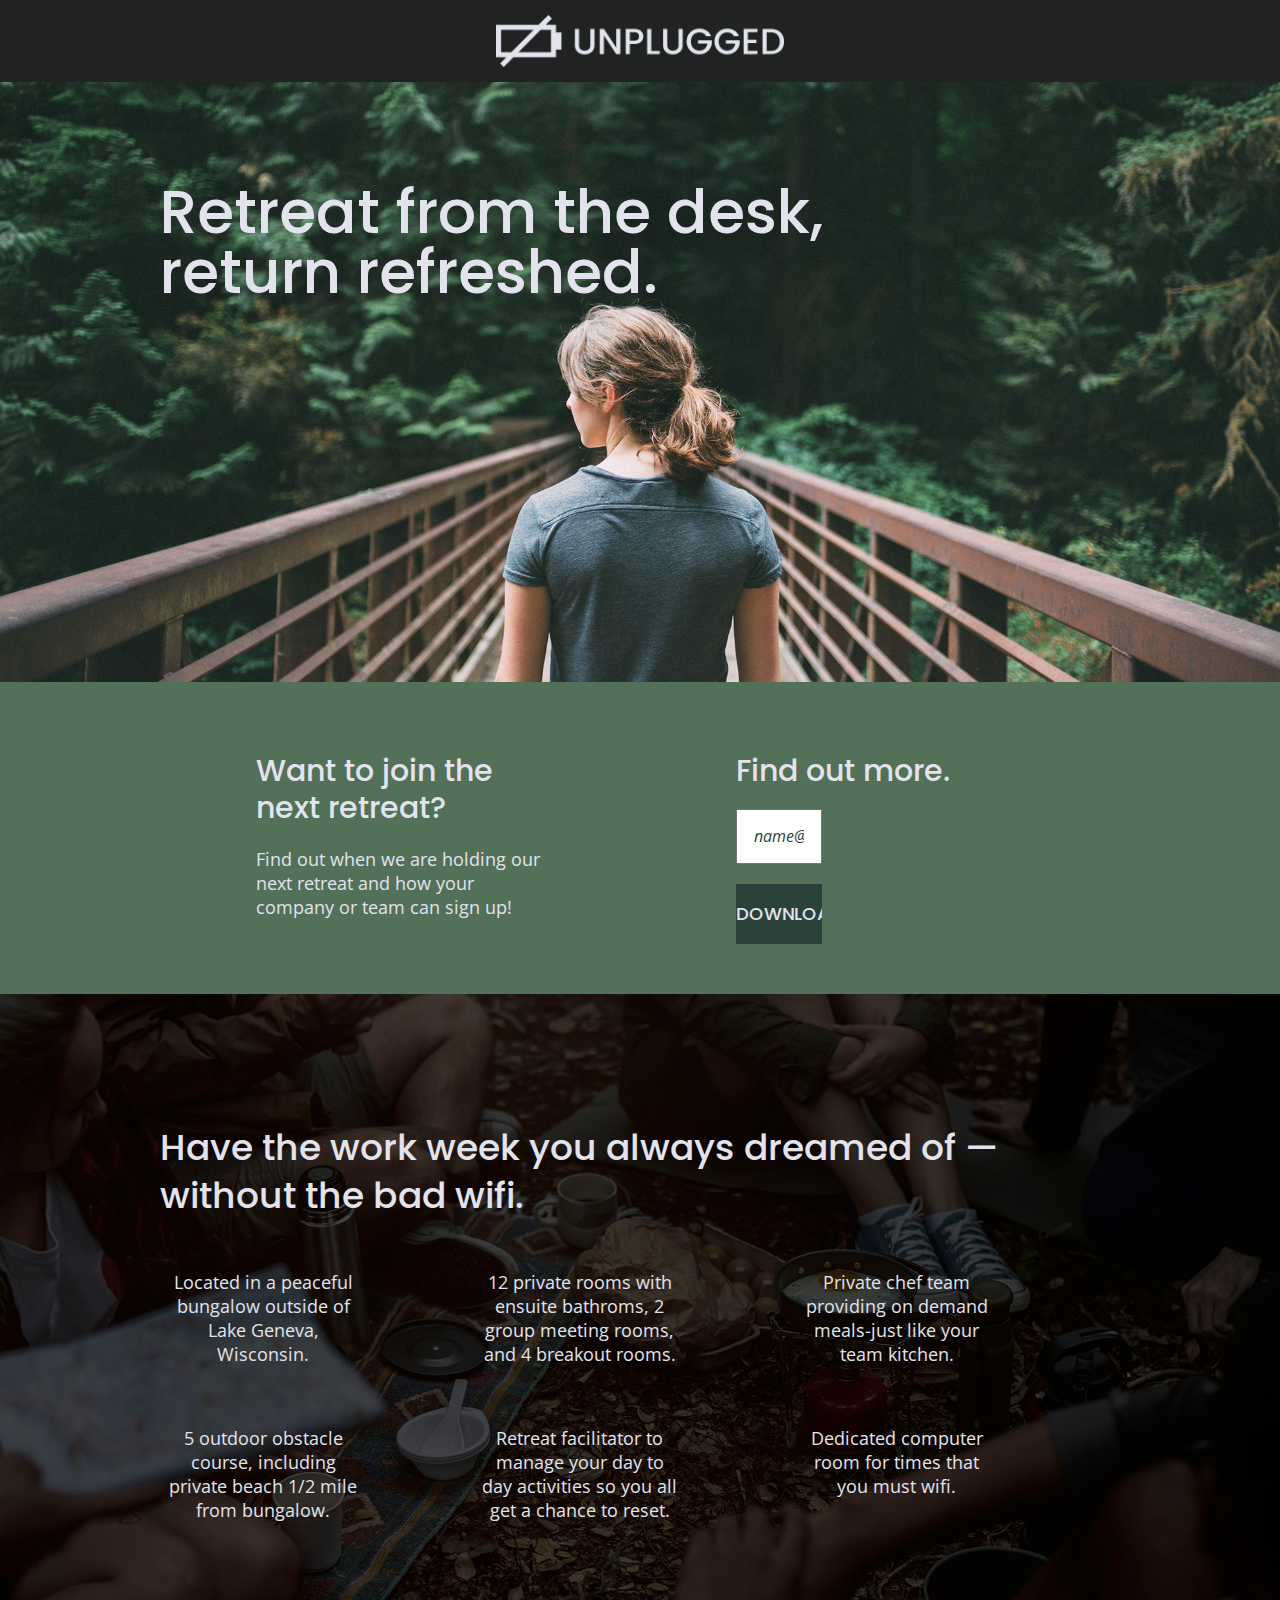
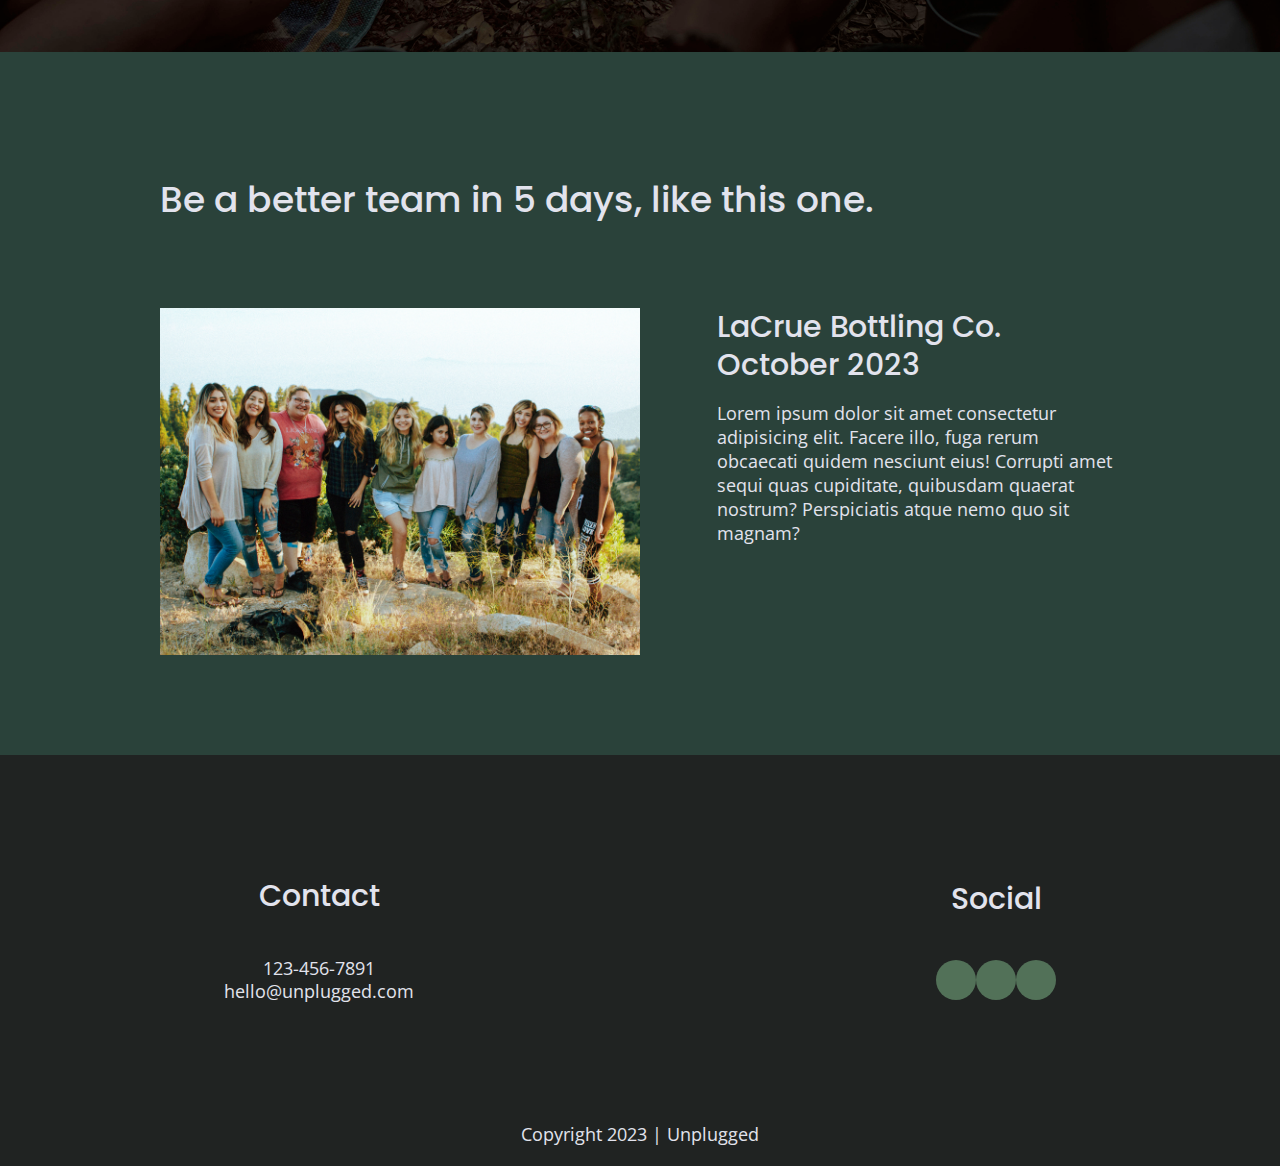
==== commit a771b910: "Icons added" ====
--- a/index.html
+++ b/index.html
@@ -9,10 +9,15 @@
   <link rel="manifest" href="site.webmanifest">
   <link rel="apple-touch-icon" href="icon.png">
   <!-- Place favicon.ico in the roosrct directory -->
+ 
   <!-- Google Fonts-->
   <link href="https://fonts.googleapis.com/css?family=Open+Sans:400,700|Poppins:500,700" rel="stylesheet">
   <link rel="stylesheet" href="css/normalize.css">
   <link rel="stylesheet" href="css/main.css">
+  
+  <!-- FontAwesome CDN version 5.5 -->
+<link rel="stylesheet" href="https://use.fontawesome.com/releases/v5.5.0/css/all.css" integrity="sha384-B4dIYHKNBt8Bc12p+WXckhzcICo0wtJAoU8YZTY5qE0Id1GSseTk6S+L3BlXeVIU" crossorigin="anonymous">
+
 </head>
 
 <body>
@@ -68,39 +73,39 @@
     <h2>Have the work week you always dreamed of — without the bad wifi.</h2>
       <div class="features-items">
     <article>
-      <p class="fontawesome-icon"></p>
+      <p class="fontawesome-icon"><i class="fas fa-campground"></i></p>
       <p class="features-item-description"> Located in a peaceful bungalow outside of 
         Lake Geneva, Wisconsin. </p>
     </article>
 
     <article>
-      <p class="fontawesome-icon"></p>
+      <p class="fontawesome-icon"><i class="fas fa-bed"></i></p>
       <p class="features-item-description"> 12 private rooms with ensuite 
         bathroms, 2 group meeting rooms, and 4 breakout rooms.</p>
     </article>
 
     <article>
-      <p class="fontawesome-icon"></p>
+      <p class="fontawesome-icon"><i class="fas fa-utensils"></i></p>
       <p class="features-item-description">Private chef team providing on demand meals-just like 
         your team kitchen. </p>
     </article>
   
 
     <article>
-      <p class="fontawesome-icon"></p>
+      <p class="fontawesome-icon"><i class="fas fa-shoe-prints"></i></p>
       <p class="features-item-description"> 5 outdoor obstacle course, including
         private beach 1/2 mile from bungalow.</p>
     </article>
     
     <article>
-      <p class="happy-face-icon"></p>
+      <p class="happy-face-icon"><i class="fas fa-smile"></i></p>
       <p class="features-item-description">Retreat facilitator to manage
         your day to day activities so you all get a chance to reset.
        </p>
     </article>
   
     <article>
-      <p class="wifi-icon"></p>
+      <p class="wifi-icon"><i class="fas fa-wifi"></i></p>
       <p class="features-item-description"> Dedicated computer room for times that you must wifi.
       </p>
     </article>
--- a/css/main.css
+++ b/css/main.css
@@ -104,6 +104,7 @@
   font-size: 1em;
   color: #e2e3ed;
   text-align: left;
+  background-color: #202322;
 }
 
 ul,
@@ -127,17 +128,19 @@
 h4 {
   font-family: 'Poppins', sans-serif;
   font-weight: 500;
+  font-size: 1.125em;
   margin: 20px 0;
-  font-size: 1.125em;
 }
 
 p {
   font-size: 0.875em;
   line-height: 1.285;
 }
+
 img {
   width: 100%;
 }
+
 figure{
   margin: 0;
 }
@@ -146,24 +149,25 @@
 address {
   font-style: normal;
 }
+
 .content-wrapper {
   width: 90%;
   margin:50px 0;
   }
   
 
-
-
 /* -------------Base Header-Footer Styles ---------*/
 
 header {
   display: flex;
   justify-content: center;
-  padding: 15px 0;        
+  align-content: center;
+  margin:0;        
   background-color: #202322;
 }
 
 header .content-wrapper {
+  margin: 0;
   display: flex;
   justify-content: center;
   align-items: center;
@@ -176,6 +180,7 @@
 }
 
 .header-divider {
+  background: #3a3a3a;
   width: 100%;
   height: 1px;
   margin: 10px 0 20px 0;
@@ -225,9 +230,17 @@
   align-items: center;
 }
 footer .social-icons p {
+  background-color: #527158;
+  border-radius: 50%;
+  width: 40px;
+  height: 40px;
   display: flex;
   justify-content: center;
   align-items: center;
+}
+footer.social-icons p i {
+  font-size: 1.3125em;
+
 }
 footer .copyright {
   margin: 20px 0;
@@ -238,26 +251,21 @@
 /* Hero Area */
 
 .hero-area {
-  background: url(../img/unplugged-retreat.jpg);
+  background: url('../img/unplugged-retreat.jpg');
   background-size: cover;
   background-position: center;
   min-height: 500px;
   display: flex;
   justify-content: center;
 }
+
 .hero-area h1{
   font-size: 2.25em;
   font-family: 'Poppins', Helvetica, Arial, sans-serif;
   font-weight: 500;
   line-height: 1.2;
 }
-figure {
-width: 500px;
-}
-ul,
-ol {
-  margin: 0;
-}
+
 
 /* Aside */
 
@@ -267,6 +275,9 @@
   justify-content: center;
 }
 
+aside .form {
+  margin-top: 30px;
+}
 
 input[type=text] {
   box-sizing: border-box;
@@ -289,36 +300,12 @@
   text-align: center;
   text-transform: uppercase;
 }
-aside .form {
-  margin-top: 30px;
-}
-input[type=text] {
-  box-sizing: border-box;
-  width: 100%;
-  color: #2a423a;
-  font-style: italic;
-  padding: 1em;
-}
-
-input[type=button] {
-  width: 100%;
-  padding: 20px 0;
-  margin-top: 20px;
-  background-color: #2a423a;
-  font-family: 'Poppins', Helvetica, Arial, sans-serif;
-  font-weight: 500;
-  font-size: 1.125em;
-  color: #e2e3ed;
-  border: none;
-  text-align: center;
-  text-transform: uppercase;
-}
 
 
 /* Features */
 
 .features {
-  background: url(../img/unplugged-retreat-features.jpg);
+  background: url('../img/unplugged-retreat-features.jpg');
   background-size: cover;
   background-position: center;
   display: flex;
@@ -328,6 +315,7 @@
 .features h2 {
   margin-bottom: 60px;
 }
+
 .features article {
   width: 63%;
   margin: 30px 0;
@@ -336,8 +324,11 @@
 .features .features-items {
   display: flex;
   justify-content: center;
-  align-items: flex-start;
   flex-flow: row wrap;
+}
+.features i {
+  font-size: 3.75em;
+  margin-bottom: 40px;
 }
 .features p {
   text-align: center;
@@ -351,10 +342,12 @@
   display: flex;
   justify-content: center;
 }
+
 .reviews h2 {
   margin-bottom: 40px;
   line-height: 1;
 }
+
 .reviews h3 {
   width: 55%;
   margin: 20px 0;
@@ -369,6 +362,22 @@
   display: flex;
   justify-content: center;
 }
+.map figure {
+  width: 100%;
+  height: 0;
+  padding-bottom: 125%;
+  overflow: hidden; 
+  position: relative;
+
+}
+
+.map iframe {
+  width: 100%;
+  height: 100%;
+  position: absolute;
+  top: 0;
+  left: 0;
+  }
 
 .contact-section {
   background-color:#2a423a;
@@ -396,10 +405,9 @@
   flex-flow: row wrap;
   margin: 50px 0 0 0;
 }
-.faq h2{
+.faq h2 {
   margin-bottom: 40px;
   line-height: 1;
-
 }
 
 .faq-content {
@@ -524,7 +532,7 @@
     width: 100%;
     justify-content: space-between;
   }
-header figure {
+ header figure {
     width: 30%;
   }
 
@@ -536,9 +544,14 @@
     justify-content: space-between;
   }
 
-  
+  .header-divider{
+    display: none;
+  }
 
   /* Hero Area*/
+  .hero-area {
+    min-height: 600px;
+  }
   .hero-area h1 {
     font-size: 3em;
     line-height: 1;
@@ -546,6 +559,11 @@
   }
 
   /* Aside */
+  aside {
+    background-color: #527158;
+    display: flex; 
+    justify-content: center;
+  }
 
   aside .content-wrapper {
     margin: 50px 0;
@@ -565,6 +583,9 @@
   .features h2 {
     margin-bottom: 20px;
   }
+  .features .features-items {
+   align-items: flex-start;
+  }
 
   .features article {
     display: flex;
@@ -576,12 +597,17 @@
   .features .features-item-description {
     width: 62%;
   }
+
+  .features i {
+    margin-bottom: 30px;
+  }
   /* Reviews*/
     
   .reviews article {
     display: flex;
     justify-content: space-between;
   }
+
   .reviews h2 {
     width: 85%;
   }
@@ -590,7 +616,7 @@
   .reviews article div {
      width: 50%;
   }
-  .reviews h3{
+  .reviews h3 {
     width: 75%;
     margin: 0;
   }
@@ -599,7 +625,8 @@
   footer .content-wrapper {
     width: 65%;
   }
-  .footer-content {
+
+  footer .footer-content {
     display: flex;
     justify-content: space-between;
     align-items: center;
@@ -627,6 +654,11 @@
      About Page
      ========================================================================== */
 
+  .mission {
+   background-color: #527158;
+   display: flex;
+   justify-content: center;
+  }
   .mission-content {
     display: flex;
     justify-content: space-between;
@@ -637,6 +669,26 @@
   .mission-content p {
     width: 45%;
   }
+  .map figure{
+    width: 100%;
+    height: 0;
+    padding-bottom: 125%;
+    overflow: hidden;
+    position: relative;
+  }
+
+  .map iframe {
+    width: 100%;
+    height: 100%;
+    position: absolute;
+    top: 0;
+    left: 0;
+  }
+ .contact-section {
+  background-color: #2a423a;
+  display: flex;
+  justify-content: center;
+ }
 
   .contact-section .content-wrapper h2 {
     width: 80%;
@@ -654,8 +706,12 @@
   /* ==========================================================================
      FAQ Page
      ========================================================================== */
-
-  .faq .content-wrapper {
+    .faq {
+      background-color: #527158;
+      display: flex;
+      justify-content: center;
+    }
+   .faq .content-wrapper {
     justify-content: space-between;
   }
 
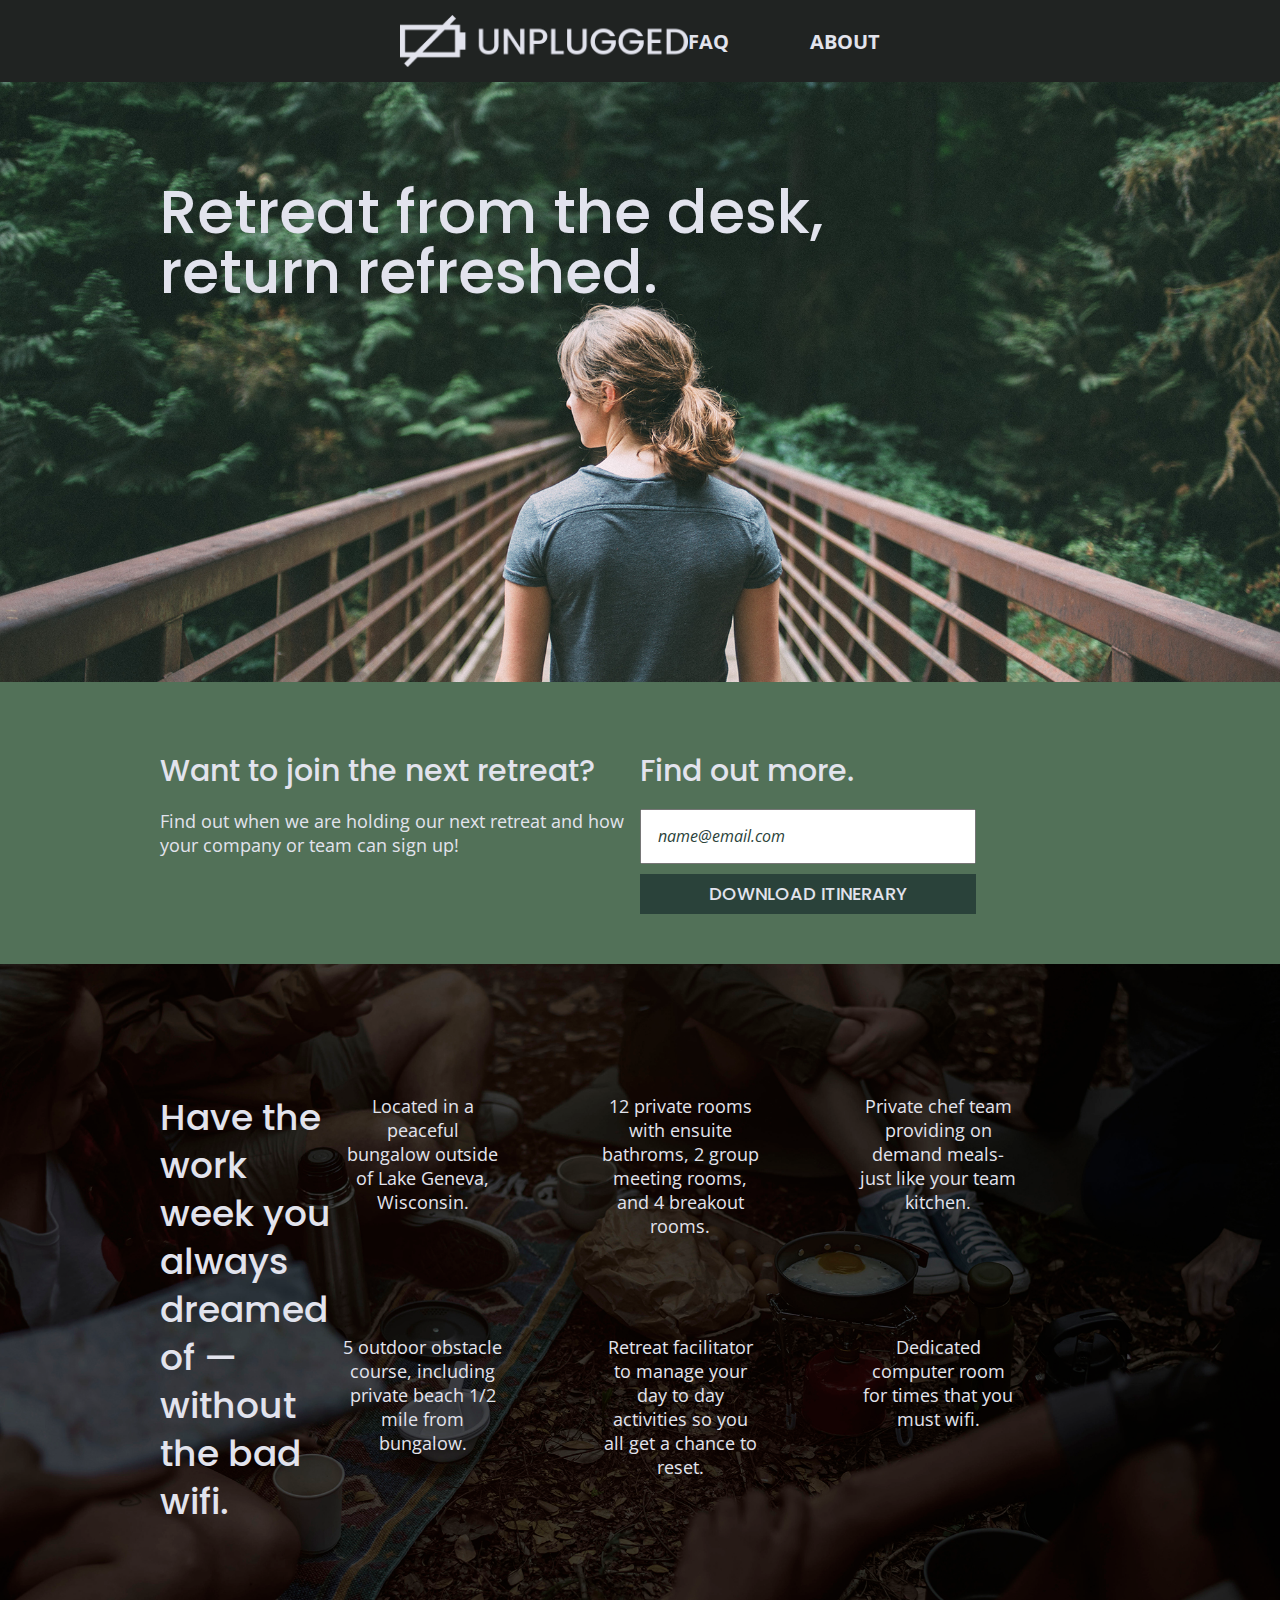
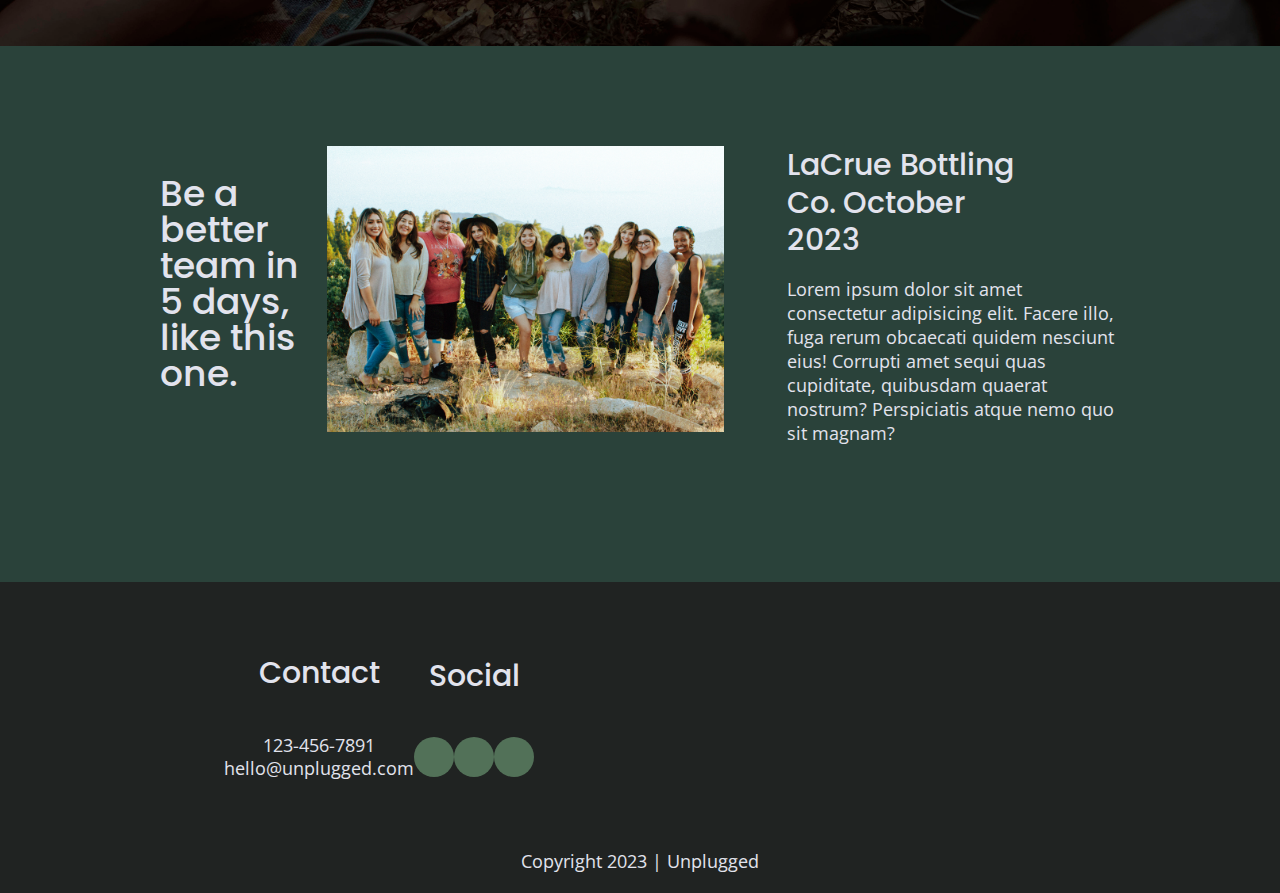
==== commit 42948759: "Finishing touches" ====
--- a/index.html
+++ b/index.html
@@ -26,10 +26,9 @@
     <figure>
     <a href="#"><img src="img/unpluggedlogo.png" alt="unplugged logo"></a>
     </figure>
-    <div class="header-divider">
+    <div class="header-divider"></div>
     <nav>
       <ul>
-        <li>HOME</li>
         <li><a href="faq/faq-index.html"> FAQ</a></li>
         <li><a href="about/about-index.html"> About</a></li>
       </ul>
@@ -154,13 +153,13 @@
           <h4>Social</h4>
           <div class="social-icons">
            <p>
-              <a href="https://www.facebook.com/Skillcrush/" target="_blank"></a>
+              <a href="https://www.facebook.com/Skillcrush/" target="_blank"><i class= "fab fa-facebook-f" ></i></a>
             </p>
             <p>
-              <a href="https://twitter.com/Skillcrush" target="_blank"></a>
+              <a href="https://twitter.com/Skillcrush" target="_blank"><i class="fab fa-twitter"></i></a>
             </p>
             <p>
-              <a href="https://www.instagram.com/skillcrush/" target="_blank"></a>
+              <a href="https://www.instagram.com/skillcrush/" target="_blank"><i class="fab fa-instagram"></i></a>
             </p>
           </div>
       </div>
--- a/css/main.css
+++ b/css/main.css
@@ -195,7 +195,7 @@
 
 header nav ul {
   display: flex;
-  justify-content: space-around;
+  justify-content: space-evenly;
   width: 100%;
 }
 
@@ -218,6 +218,7 @@
 
 footer .content-wrapper {
   width: 55%;
+  margin: 50px 0;
 }
 
 footer .contact {
@@ -280,7 +281,7 @@
 }
 
 input[type=text] {
-  box-sizing: border-box;
+  box-sizing:border-box;
   width: 100%;
   color: #2a423a;
   font-style: italic;
@@ -289,8 +290,8 @@
 
 input[type=button] {
   width: 100%;
-  padding: 20px 0;
-  margin-top: 20px;
+  padding: 10px 0;
+  margin-top: 10px;
   background-color: #2a423a;
   font-family: 'Poppins', Helvetica, Arial, sans-serif;
   font-weight: 500;
@@ -544,11 +545,7 @@
     justify-content: space-between;
   }
 
-  .header-divider{
-    display: none;
-  }
-
-  /* Hero Area*/
+    /* Hero Area*/
   .hero-area {
     min-height: 600px;
   }
@@ -574,8 +571,26 @@
 
   aside .content-wrapper .form-description,
   aside .content-wrapper .form {
-    width: 40%;
-    margin: 0;
+     margin: 0;
+  }
+  input [type=text] {
+    box-sizing: border-box;
+    width: 50%;
+    color: #2a423a;
+    font-style: italic;
+    padding: 1em;
+  }
+  input [type=button]{
+    padding: 10px 0;
+    margin-top: 10px;
+    background-color: #2a423a;
+    font-family: 'Poppins', Helvetica, Arial, sans-serif;
+    font-weight: 500;
+    font-size: 1em;
+    color: #e2e3ed;
+    border: none;
+    text-align: center;
+    text-transform: uppercase;
   }
 
   /*Features*/
@@ -739,13 +754,22 @@
   /* General styles */
   .content-wrapper {
     max-width: 960px;
+    display: flex;
+    flex-direction: row;
+     
   }
 
   /* Header */
   header {
     padding: 15px 0;
   }
-
+  .header-divider{
+    display: none;
+  }
+  header figure {
+    width: 30%;
+  }
+  
   h2 {
     font-size: 2.25em;
   }
@@ -774,7 +798,7 @@
 
   aside .content-wrapper .form-description,
   aside .content-wrapper .form {
-    width: 30%;
+    width: 70%;
   }
   .form-description p {
     font-size: 1.125em;
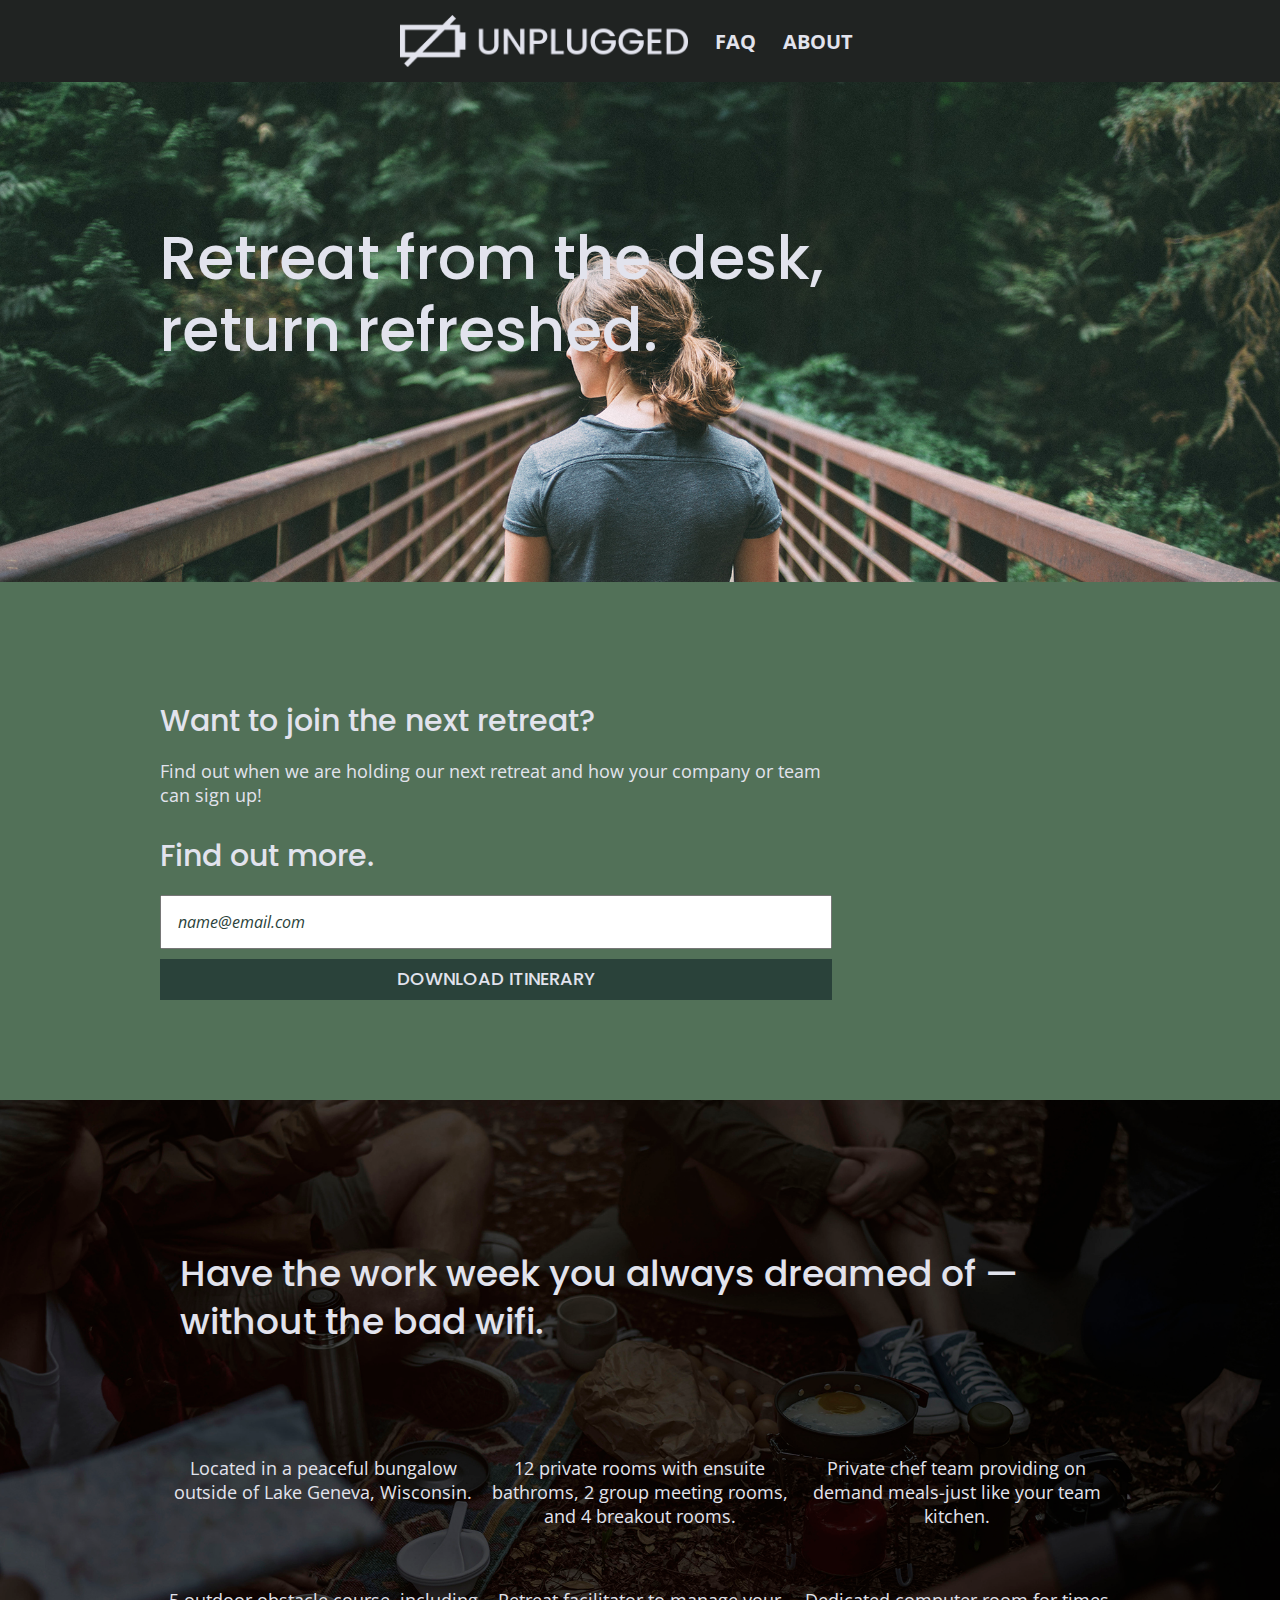
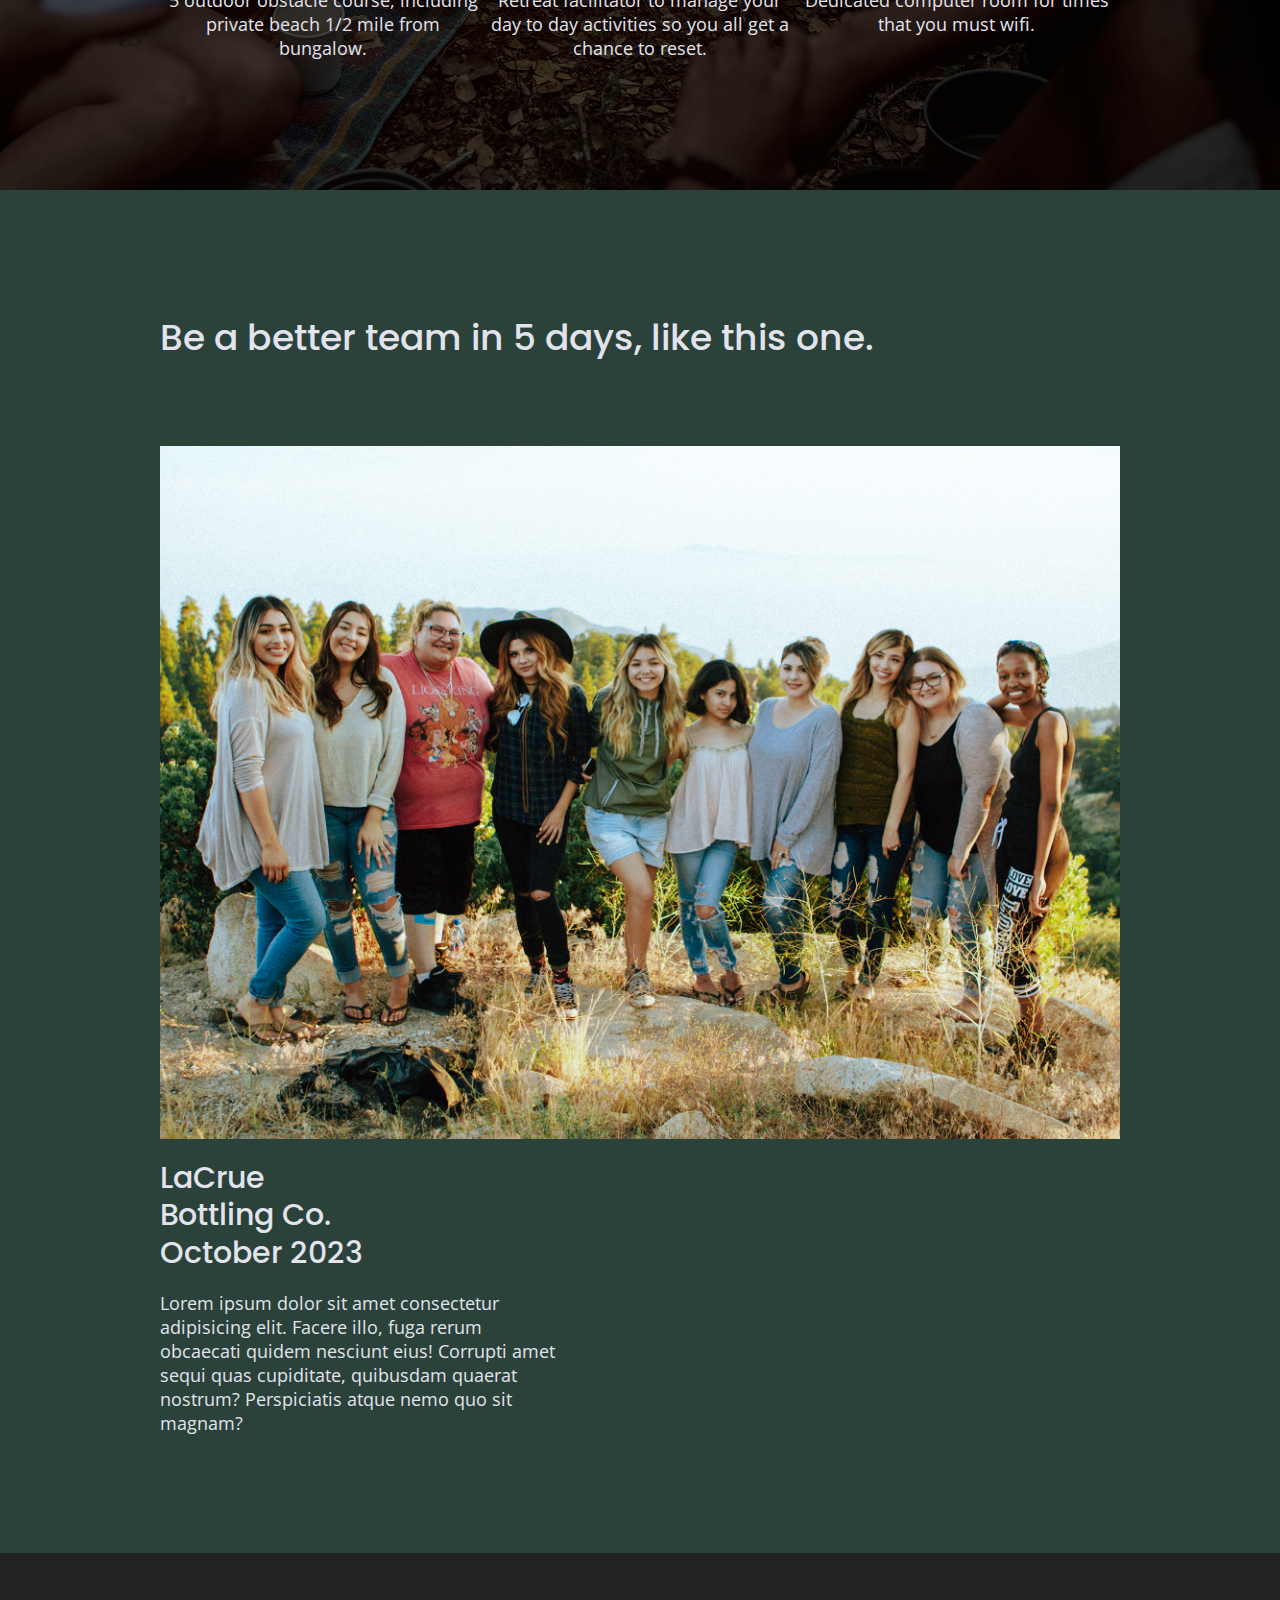
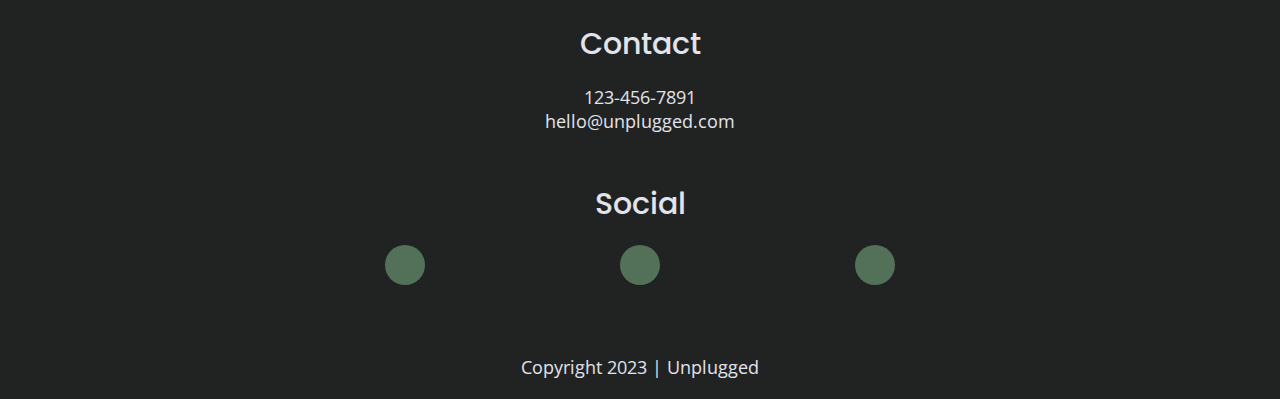
==== commit 1e052138: "Final adjustments" ====
--- a/index.html
+++ b/index.html
@@ -1,5 +1,5 @@
 <!doctype html>
-<html class="no-js" lang="">
+<html class="no-js" lang="en">
 <head>
   <meta charset="utf-8">
   <title>Unplugged Retreat</title>
@@ -24,7 +24,9 @@
 <header>
   <div class="content-wrapper">
     <figure>
-    <a href="#"><img src="img/unpluggedlogo.png" alt="unplugged logo"></a>
+    <a href="#">
+      <img src="img/unpluggedlogo.png" alt="unplugged logo">
+    </a>
     </figure>
     <div class="header-divider"></div>
     <nav>
@@ -46,84 +48,96 @@
 
   <aside>
     <div class="content-wrapper">
-    <div class="form-description">
-      <h3>Want to join the next retreat? </h3>
-
-    <p> Find out when we are holding our next retreat and how your company
-      or team can sign up!
-     </p>
+      <div class="form-description">
+        <h3>Want to join the next retreat?</h3>
+        <p> Find out when we are holding our next retreat and how your company
+          or team can sign up!
+        </p>
       </div>
 
       <div class="form">
       <h3>Find out more. </h3>
-
-      <div class="form">
-       <input type="text" name="name" value="name@email.com">
+      <input type="text" name="name" value="name@email.com">
       <input type="button" value="Download Itinerary">
     </div>
     </div>
- 
-  </div>
-  <!--aside content wrapper ends-->
+   <!--aside content wrapper ends-->
   </aside>
 
 <section class="features">
   <div class="content-wrapper">
-    <h2>Have the work week you always dreamed of — without the bad wifi.</h2>
-      <div class="features-items">
-    <article>
-      <p class="fontawesome-icon"><i class="fas fa-campground"></i></p>
-      <p class="features-item-description"> Located in a peaceful bungalow outside of 
+  <h2>Have the work week you always dreamed of — without the bad wifi.</h2>
+  <div class="features-items">
+      <article>
+        <p class="fontawesome-icon">
+          <i class="fas fa-campground"></i>
+       </p>
+       <p class="features-item-description"> 
+        Located in a peaceful bungalow outside of 
         Lake Geneva, Wisconsin. </p>
-    </article>
-
-    <article>
-      <p class="fontawesome-icon"><i class="fas fa-bed"></i></p>
-      <p class="features-item-description"> 12 private rooms with ensuite 
+      </article>
+
+      <article>
+       <p class="fontawesome-icon">
+        <i class="fas fa-bed"></i>
+       </p>
+       <p class="features-item-description"> 
+        12 private rooms with ensuite 
         bathroms, 2 group meeting rooms, and 4 breakout rooms.</p>
-    </article>
-
-    <article>
-      <p class="fontawesome-icon"><i class="fas fa-utensils"></i></p>
-      <p class="features-item-description">Private chef team providing on demand meals-just like 
+      </article>
+
+      <article>
+      <p class="fontawesome-icon">
+        <i class="fas fa-utensils"></i>
+      </p>
+      <p class="features-item-description">
+        Private chef team providing on demand meals-just like 
         your team kitchen. </p>
     </article>
   
 
-    <article>
-      <p class="fontawesome-icon"><i class="fas fa-shoe-prints"></i></p>
-      <p class="features-item-description"> 5 outdoor obstacle course, including
+     <article>
+       <p class="fontawesome-icon">
+        <i class="fas fa-shoe-prints"></i>
+       </p>
+       <p class="features-item-description">
+         5 outdoor obstacle course, including
         private beach 1/2 mile from bungalow.</p>
-    </article>
+      </article>
     
     <article>
-      <p class="happy-face-icon"><i class="fas fa-smile"></i></p>
-      <p class="features-item-description">Retreat facilitator to manage
+      <p class="happy-face-icon">
+        <i class="fas fa-smile"></i>
+      </p>
+      <p class="features-item-description">
+        Retreat facilitator to manage
         your day to day activities so you all get a chance to reset.
-       </p>
+      </p>
     </article>
   
     <article>
-      <p class="wifi-icon"><i class="fas fa-wifi"></i></p>
-      <p class="features-item-description"> Dedicated computer room for times that you must wifi.
+      <p class="wifi-icon">
+        <i class="fas fa-wifi"></i>
+      </p>
+      <p class="features-item-description">
+         Dedicated computer room for times that you must wifi.
       </p>
     </article>
-   </div>
+</div>
 </div>
 </section>
     
     <section class="reviews">
       <div class="content-wrapper">
         <h2> Be a better team in 5 days, like this one.</h2>
-      <article>
-        <figure>
+        <article>
+          <figure>
           <img src="img/unplugged-retreat-lacrue.jpg" alt="Group of happy people at an outdoor retreat.">
           </figure>
+
           <div>
-        <h3>LaCrue Bottling Co. October 2023</h3>
-        <p class="review-description"></p>
-        
-        <p>Lorem ipsum dolor sit amet consectetur 
+          <h3>LaCrue Bottling Co. October 2023</h3>
+          <p>Lorem ipsum dolor sit amet consectetur 
           adipisicing elit. Facere illo, fuga rerum 
           obcaecati quidem nesciunt eius! Corrupti 
           amet sequi quas cupiditate, quibusdam quaerat nostrum? 
--- a/css/main.css
+++ b/css/main.css
@@ -142,7 +142,7 @@
 }
 
 figure{
-  margin: 0;
+margin: 0;
 }
 
 
@@ -406,6 +406,7 @@
   flex-flow: row wrap;
   margin: 50px 0 0 0;
 }
+
 .faq h2 {
   margin-bottom: 40px;
   line-height: 1;
@@ -541,9 +542,9 @@
     width: 20%;
   }
 
-  header nav ul {
-    justify-content: space-between;
-  }
+  header nav ul  {
+    display: flex;
+    flex-direction: row;
 
     /* Hero Area*/
   .hero-area {
@@ -573,6 +574,7 @@
   aside .content-wrapper .form {
      margin: 0;
   }
+
   input [type=text] {
     box-sizing: border-box;
     width: 50%;
@@ -635,6 +637,11 @@
     width: 75%;
     margin: 0;
   }
+  article div {
+    padding-left: 10px;
+
+  }
+
 
   /*Footer*/
   footer .content-wrapper {
@@ -730,6 +737,8 @@
     justify-content: space-between;
   }
 
+  
+
   .faq-content {
     flex-basis: 45%;
   }
@@ -754,21 +763,18 @@
   /* General styles */
   .content-wrapper {
     max-width: 960px;
-    display: flex;
-    flex-direction: row;
-     
-  }
-
+         
+  }
+ 
   /* Header */
   header {
     padding: 15px 0;
   }
+
   .header-divider{
     display: none;
   }
-  header figure {
-    width: 30%;
-  }
+  
   
   h2 {
     font-size: 2.25em;
@@ -807,7 +813,9 @@
   /* Features */
 
   .features h2 {
+    display: flex;
     width: 90%;
+    padding: 20px;
   }
 
   .features article {
@@ -821,7 +829,7 @@
 
   .reviews article div {
     width: 42%;
-  }
+    }
 
   footer h4 {
     font-size: 1.875em;
@@ -943,3 +951,4 @@
     page-break-after: avoid;
   }
 }
+}